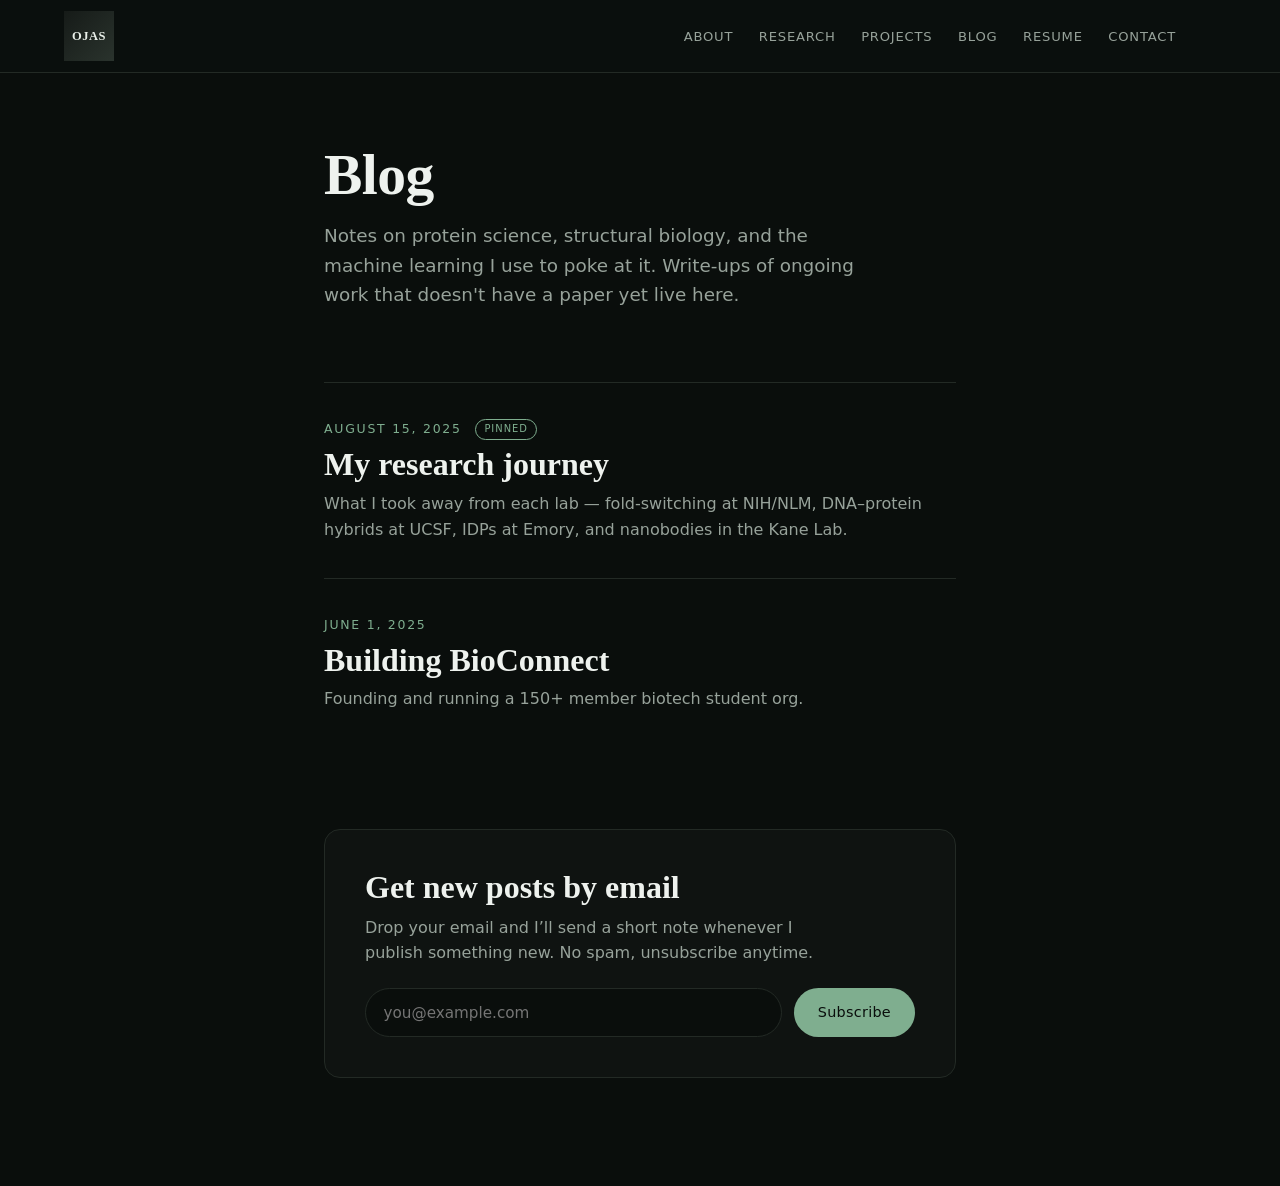
==== blog.html @ cb32df33 "Fixed desktop viewing Widen main page content and hero on desktop" ====
<!doctype html>
<html lang="en">
<head>
  <meta charset="utf-8" />
  <meta name="viewport" content="width=device-width, initial-scale=1" />
  <title>Blog — Ojas Gupta</title>
  <meta name="description" content="Writing by Ojas Gupta on protein science, structural biology, and machine learning." />
  <link rel="stylesheet" href="css/style.css?v=7" />
</head>
<body id="top">

  <header class="site-header" id="siteHeader">
    <div class="site-header__inner">
      <span class="site-header__brand-slot" aria-hidden="true"></span>
      <nav class="nav" aria-label="Primary">
        <a href="index.html#about">About</a>
        <a href="index.html#research">Research</a>
        <a href="index.html#projects">Projects</a>
        <a href="blog.html">Blog</a>
        <a href="index.html#resume">Resume</a>
        <a href="index.html#contact">Contact</a>
      </nav>
    </div>
  </header>

  <!-- Brand docks in the header on this page (no hero); links home. -->
  <a class="brand" id="brand" href="index.html" aria-label="Ojas Gupta — home">
    <img
      class="brand__img"
      id="brandImg"
      alt="Ojas Gupta"
      decoding="async"
      src="data:image/svg+xml;utf8,<svg xmlns='http://www.w3.org/2000/svg' viewBox='0 0 600 600'><defs><linearGradient id='g' x1='0' y1='0' x2='1' y2='1'><stop offset='0' stop-color='%23161b18'/><stop offset='1' stop-color='%232a332d'/></linearGradient></defs><rect width='600' height='600' fill='url(%23g)'/><text x='50%25' y='53%25' text-anchor='middle' dominant-baseline='middle' font-family='Georgia, serif' font-size='150' font-weight='700' fill='%23e9efe9' letter-spacing='6'>OJAS</text></svg>"
    />
  </a>

  <main class="page">
    <h1 class="page__title">Blog</h1>
    <p class="page__intro">
      Notes on protein science, structural biology, and the machine
      learning I use to poke at it. Write-ups of ongoing work that
      doesn't have a paper yet live here.
    </p>

    <!-- Rendered from js/posts.js by js/blog.js: pinned first,
         then newest-first by date. Edit posts.js to add/pin posts. -->
    <div class="posts" id="postList"></div>
    <noscript>
      <p class="page__intro">Enable JavaScript to see the list of posts,
      or browse them directly in the <code>/blog</code> folder.</p>
    </noscript>

    <!-- Signup box — appends each email to a Google Sheet (see js/subscribe.js). -->
    <section class="subscribe" aria-labelledby="subTitle">
      <h2 class="subscribe__title" id="subTitle">Get new posts by email</h2>
      <p class="subscribe__note">
        Drop your email and I’ll send a short note whenever I publish
        something new. No spam, unsubscribe anytime.
      </p>
      <form class="subscribe__form" id="subForm" novalidate>
        <input class="subscribe__input" id="subEmail" type="email" name="email"
               autocomplete="email" placeholder="you@example.com"
               aria-label="Your email address" required />
        <button class="subscribe__btn" type="submit">Subscribe</button>
      </form>
    </section>
  </main>

  <script src="js/main.js?v=4" defer></script>
  <script src="js/posts.js?v=1" defer></script>
  <script src="js/blog.js?v=1" defer></script>
  <script src="js/subscribe.js?v=1" defer></script>
</body>
</html>
---- css/style.css ----
/* =============================================================
   Ojas Gupta — personal site
   Plain CSS, no build step. Dark editorial theme.
   Colors are placeholders (neutral dark) until a real accent is
   pulled from the hero image. Tweak the custom properties below.
   ============================================================= */

:root {
  --bg: #0a0e0c;
  --bg-elev: #10161200;      /* header bg (alpha driven by JS on scroll) */
  --fg: #eef2ee;
  --fg-dim: #97a29a;
  --hairline: #232a25;
  --accent: #7fae8f;          /* TODO: replace with a hue pulled from the image */

  /* Geometry shared with main.js (kept in sync on resize). */
  --header-h: 64px;
  /* Hero brand image geometry — all set by main.js from the image's
     own aspect ratio (the mark is wide, not square). */
  --big-w: 640px;             /* large hero image width */
  --big-h: 222px;             /* large hero image height */
  --dock-w: 128px;            /* docked (header) logo width */
  --slot-mt: 3rem;            /* top margin above the hero image */
  --header-pad: var(--header-h); /* actual header height (grows if nav wraps) */
  --content-pad: clamp(1.25rem, 5vw, 4rem);
  --maxw: 760px;

  --serif: Georgia, "Times New Roman", serif;
  --sans: system-ui, -apple-system, "Segoe UI", Roboto, sans-serif;
}

* { margin: 0; box-sizing: border-box; }

html { scroll-behavior: smooth; }

body {
  background: var(--bg);
  color: var(--fg);
  font-family: var(--sans);
  line-height: 1.6;
  -webkit-font-smoothing: antialiased;
  overflow-x: hidden;
}

a { color: inherit; }

/* =============================================================
   HEADER BAR
   ============================================================= */
.site-header {
  position: fixed;
  inset: 0 0 auto 0;
  min-height: var(--header-h);   /* grows if the nav wraps on narrow screens */
  z-index: 100;
  background: rgba(12, 17, 14, 0);       /* alpha set via JS (.scrolled) */
  border-bottom: 1px solid transparent;
  transition: background 0.25s ease, border-color 0.25s ease;
}
.site-header.scrolled {
  background: rgba(12, 17, 14, 0.82);
  backdrop-filter: blur(10px);
  -webkit-backdrop-filter: blur(10px);
  border-bottom-color: var(--hairline);
}

.site-header__inner {
  min-height: var(--header-h);
  max-width: 1200px;              /* wider than the content column so the
                                     wide logo + nav fit on one line */
  margin: 0 auto;
  padding: 8px var(--content-pad);
  display: flex;
  align-items: center;
  justify-content: space-between;
  gap: 1rem;
}

/* Reserves the width the docked brand image occupies so nav never
   slides under it. Width tracks the small (docked) image size. */
.site-header__brand-slot {
  flex: 0 0 auto;
  width: var(--dock-w);
  height: calc(var(--header-h) - 16px);
}

.nav {
  display: flex;
  flex-wrap: wrap;
  justify-content: flex-end;
  gap: clamp(0.75rem, 2.5vw, 1.6rem);
  font-size: 0.82rem;
  letter-spacing: 0.06em;
  text-transform: uppercase;
}
.nav a {
  text-decoration: none;
  color: var(--fg-dim);
  padding: 0.25rem 0;
  transition: color 0.2s ease;
}
.nav a:hover,
.nav a:focus-visible { color: var(--fg); }

/* =============================================================
   MORPHING BRAND IMAGE
   Fixed element; width/height/left/top are written by main.js as
   a function of scroll progress (hero → header).
   ============================================================= */
.brand {
  position: fixed;
  top: 0;
  left: 0;
  width: var(--big-w);
  height: var(--big-h);
  z-index: 110;
  display: block;
  will-change: width, height, left, top;
  -webkit-tap-highlight-color: transparent;
}
.brand:focus-visible {
  outline: 2px solid var(--accent);
  outline-offset: 6px;
  border-radius: 6px;
}
.brand__img {
  width: 100%;
  height: 100%;
  object-fit: contain;   /* wide transparent mark — never crop it */
  display: block;
}

/* =============================================================
   HERO
   ============================================================= */
.hero {
  position: relative;
  min-height: 100vh;
  padding-top: var(--header-pad);
  display: flex;
  flex-direction: column;
  align-items: center;
  justify-content: flex-start;
  text-align: center;
}

/* Invisible spacer matching the large image so the name/tagline
   flow below it. Tracks the image's width/height. */
.hero__slot {
  flex: 0 0 auto;
  width: var(--big-w);
  height: var(--big-h);
  margin-top: var(--slot-mt);
}

.hero__text {
  padding: clamp(1.5rem, 4vh, 2.5rem) var(--content-pad) 0;
  will-change: opacity, transform;
}
.hero__name {
  font-family: var(--serif);
  font-weight: 700;
  font-size: clamp(2.4rem, 8vw, 4.5rem);
  line-height: 1.02;
  letter-spacing: -0.01em;
}
.hero__tagline {
  margin-top: 0.9rem;
  color: var(--fg-dim);
  font-size: clamp(0.95rem, 2.6vw, 1.2rem);
  max-width: 34ch;
  margin-inline: auto;
}
.hero__scroll {
  margin-top: clamp(1.5rem, 5vh, 3rem);
  font-size: 0.8rem;
  letter-spacing: 0.15em;
  text-transform: uppercase;
  color: var(--fg-dim);
}

/* =============================================================
   CONTENT SECTIONS — editorial, continuous scroll
   ============================================================= */
.content {
  max-width: var(--maxw);
  margin: 0 auto;
  padding: 0 var(--content-pad);
}

.section {
  padding: clamp(3.5rem, 11vh, 7rem) 0;
  border-top: 1px solid var(--hairline);
}
.section:first-child { border-top: none; }

.section__kicker {
  font-size: 0.78rem;
  letter-spacing: 0.18em;
  text-transform: uppercase;
  color: var(--accent);
  margin-bottom: 1.5rem;
}

.lede {
  font-family: var(--serif);
  font-size: clamp(1.25rem, 3.4vw, 1.7rem);
  line-height: 1.45;
  max-width: 30ch;
  color: var(--fg);
}
.section--about .lede { max-width: 40ch; }

/* Pull quote — a thematic epigraph between sections */
.quote-section { text-align: center; }
.quote {
  margin: 0 auto;
  max-width: 24ch;
}
.quote__text {
  font-family: var(--serif);
  font-style: italic;
  font-weight: 500;
  font-size: clamp(1.6rem, 4.5vw, 2.6rem);
  line-height: 1.3;
  letter-spacing: -0.005em;
  text-wrap: balance;
}
.quote__text::before { content: "\201C"; }
.quote__text::after  { content: "\201D"; }
.quote__by {
  margin-top: 1.4rem;
  font-size: 0.82rem;
  letter-spacing: 0.14em;
  text-transform: uppercase;
  color: var(--accent);
}

/* Research — asymmetric two-column entries that stack on mobile */
.entry {
  display: grid;
  grid-template-columns: minmax(120px, 0.4fr) 1fr;
  gap: clamp(1rem, 4vw, 3rem);
  padding: clamp(1.75rem, 5vh, 2.75rem) 0;
  border-top: 1px solid var(--hairline);
}
.section--research .section__kicker + .entry { border-top: none; }
.entry__where {
  font-size: 0.85rem;
  color: var(--fg-dim);
  letter-spacing: 0.02em;
}
.entry__title {
  font-family: var(--serif);
  font-size: clamp(1.3rem, 3.4vw, 1.9rem);
  font-weight: 600;
  margin-bottom: 0.6rem;
  line-height: 1.15;
}
.entry__body p { color: var(--fg-dim); max-width: 52ch; }
.entry__links {
  margin-top: 1rem;
  display: flex;
  flex-wrap: wrap;
  gap: 1.5rem;
}
.entry__links .link { margin-top: 0; }

/* Projects — light stacked cards, no heavy SaaS shadow */
.projects {
  display: grid;
  grid-template-columns: repeat(auto-fit, minmax(min(100%, 260px), 1fr));
  gap: clamp(1.25rem, 4vw, 2.5rem);
}
.project {
  padding-top: 1.4rem;
  border-top: 2px solid var(--accent);
}
.project__title {
  font-family: var(--serif);
  font-size: clamp(1.3rem, 3.4vw, 1.7rem);
  font-weight: 600;
}
.project__role {
  font-size: 0.82rem;
  text-transform: uppercase;
  letter-spacing: 0.08em;
  color: var(--accent);
  margin: 0.35rem 0 0.75rem;
}
.project p:not(.project__role) { color: var(--fg-dim); }

/* Links & buttons */
.link {
  display: inline-block;
  margin-top: 1rem;
  color: var(--fg);
  text-decoration: none;
  border-bottom: 1px solid var(--accent);
  padding-bottom: 2px;
  transition: color 0.2s ease, border-color 0.2s ease;
}
.link:hover, .link:focus-visible { color: var(--accent); }
.link[aria-disabled="true"] { opacity: 0.55; pointer-events: none; }

.btn {
  display: inline-block;
  margin-top: 1.4rem;
  padding: 0.75rem 1.4rem;
  border: 1px solid var(--accent);
  border-radius: 999px;
  color: var(--fg);
  text-decoration: none;
  font-size: 0.9rem;
  letter-spacing: 0.03em;
  transition: background 0.2s ease, color 0.2s ease;
}
.btn:hover, .btn:focus-visible { background: var(--accent); color: var(--bg); }
.btn[aria-disabled="true"] { opacity: 0.55; pointer-events: none; }

/* Contact */
.contact-list {
  list-style: none;
  display: flex;
  flex-wrap: wrap;
  gap: clamp(1.25rem, 5vw, 2.5rem);
  padding: 0;
  font-family: var(--serif);
  font-size: clamp(1.2rem, 3.4vw, 1.6rem);
}
.contact-list .link { margin-top: 0; }
.colophon {
  margin-top: 2.5rem;
  font-size: 0.8rem;
  color: var(--fg-dim);
}

/* =============================================================
   BLOG — index page + individual posts
   These pages have no hero; the brand stays docked in the header,
   so content needs top clearance below the fixed bar.
   ============================================================= */
.page {
  max-width: var(--maxw);
  margin: 0 auto;
  padding: calc(var(--header-pad) + clamp(2.5rem, 8vh, 5rem))
           var(--content-pad) clamp(4rem, 12vh, 7rem);
}

.page__title {
  font-family: var(--serif);
  font-weight: 700;
  font-size: clamp(2.2rem, 7vw, 3.6rem);
  line-height: 1.05;
  letter-spacing: -0.01em;
}
.page__intro {
  margin-top: 1rem;
  color: var(--fg-dim);
  max-width: 46ch;
  font-size: clamp(1rem, 2.6vw, 1.15rem);
}

/* Post list, newest first */
.posts { margin-top: clamp(2.5rem, 8vh, 4.5rem); }
.post-item {
  display: block;
  text-decoration: none;
  padding: clamp(1.5rem, 4vh, 2.25rem) 0;
  border-top: 1px solid var(--hairline);
  transition: border-color 0.2s ease;
}
.post-item:hover,
.post-item:focus-visible { border-top-color: var(--accent); }
.post-item__date {
  font-size: 0.78rem;
  letter-spacing: 0.14em;
  text-transform: uppercase;
  color: var(--accent);
}
.post-item__pin {
  display: inline-block;
  margin-left: 0.5rem;
  padding: 0.1rem 0.5rem;
  border: 1px solid var(--accent);
  border-radius: 999px;
  font-size: 0.62rem;
  letter-spacing: 0.1em;
  color: var(--accent);
  vertical-align: middle;
}
.post-item__title {
  font-family: var(--serif);
  font-size: clamp(1.4rem, 4vw, 2rem);
  font-weight: 600;
  margin: 0.4rem 0 0.5rem;
  line-height: 1.15;
  color: var(--fg);
}
.post-item__excerpt { color: var(--fg-dim); max-width: 60ch; }

/* Subscribe box */
.subscribe {
  margin-top: clamp(3rem, 9vh, 5.5rem);
  padding: clamp(1.5rem, 5vw, 2.5rem);
  border: 1px solid var(--hairline);
  border-radius: 16px;
  background: rgba(255, 255, 255, 0.02);
}
.subscribe__title {
  font-family: var(--serif);
  font-size: clamp(1.4rem, 4vw, 2rem);
  font-weight: 600;
  line-height: 1.1;
}
.subscribe__note {
  margin-top: 0.6rem;
  color: var(--fg-dim);
  max-width: 46ch;
}
.subscribe__form {
  display: flex;
  flex-wrap: wrap;
  gap: 0.75rem;
  margin-top: 1.4rem;
}
.subscribe__input {
  flex: 1 1 240px;
  min-width: 0;
  background: var(--bg);
  color: var(--fg);
  border: 1px solid var(--hairline);
  border-radius: 999px;
  padding: 0.7rem 1.1rem;
  font: inherit;
  font-size: 0.95rem;
}
.subscribe__input:focus-visible {
  outline: 2px solid var(--accent);
  outline-offset: 1px;
}
.subscribe__btn {
  flex: 0 0 auto;
  background: var(--accent);
  color: var(--bg);
  border: none;
  border-radius: 999px;
  padding: 0.7rem 1.5rem;
  font: inherit;
  font-size: 0.9rem;
  letter-spacing: 0.02em;
  cursor: pointer;
  transition: filter 0.2s ease;
}
.subscribe__btn:hover { filter: brightness(1.08); }
.subscribe__btn:disabled { opacity: 0.6; cursor: default; }

/* Individual post */
.post__date {
  font-size: 0.8rem;
  letter-spacing: 0.14em;
  text-transform: uppercase;
  color: var(--accent);
}
.post__title {
  font-family: var(--serif);
  font-weight: 700;
  font-size: clamp(2rem, 6vw, 3.2rem);
  line-height: 1.08;
  margin: 0.6rem 0 0.4rem;
}
.post__where { color: var(--fg-dim); font-size: 0.95rem; }
.post__body {
  margin-top: clamp(2rem, 6vh, 3rem);
  font-size: clamp(1.05rem, 2.6vw, 1.2rem);
  line-height: 1.7;
}
.post__body > * + * { margin-top: 1.25rem; }
.post__body h2 {
  font-family: var(--serif);
  font-size: clamp(1.4rem, 4vw, 1.9rem);
  margin-top: 2.5rem;
}
.back-link {
  display: inline-block;
  margin-top: clamp(3rem, 8vh, 5rem);
  color: var(--fg-dim);
  text-decoration: none;
  font-size: 0.9rem;
  letter-spacing: 0.04em;
}
.back-link:hover, .back-link:focus-visible { color: var(--fg); }

/* =============================================================
   READER COMMENTS (see js/comments.js)
   ============================================================= */
.comment-highlight {
  background: color-mix(in srgb, var(--accent) 26%, transparent);
  color: inherit;
  border-radius: 2px;
  box-shadow: 0 1px 0 var(--accent);
  cursor: pointer;
  padding: 0 1px;
}
.comment-highlight:hover {
  background: color-mix(in srgb, var(--accent) 40%, transparent);
}

/* Floating "Comment" affordance shown on text selection */
.cmt-btn {
  position: absolute;
  z-index: 200;
  font-family: var(--sans);
  font-size: 0.8rem;
  letter-spacing: 0.02em;
  color: var(--bg);
  background: var(--accent);
  border: none;
  border-radius: 999px;
  padding: 0.4rem 0.85rem;
  cursor: pointer;
  box-shadow: 0 6px 18px rgba(0, 0, 0, 0.45);
  white-space: nowrap;
}
.cmt-btn:hover { filter: brightness(1.08); }

/* Popover: write a comment, or read an existing one */
.cmt-pop {
  position: absolute;
  z-index: 210;
  width: min(300px, calc(100vw - 24px));
  background: #12181499;
  background: rgba(18, 24, 20, 0.98);
  border: 1px solid var(--hairline);
  border-radius: 12px;
  padding: 0.85rem;
  box-shadow: 0 18px 50px rgba(0, 0, 0, 0.55);
  backdrop-filter: blur(8px);
  -webkit-backdrop-filter: blur(8px);
}
.cmt-input {
  width: 100%;
  resize: vertical;
  min-height: 3.2rem;
  background: var(--bg);
  color: var(--fg);
  border: 1px solid var(--hairline);
  border-radius: 8px;
  padding: 0.55rem 0.65rem;
  font: inherit;
  font-size: 0.95rem;
  line-height: 1.4;
}
.cmt-input:focus-visible { outline: 2px solid var(--accent); outline-offset: 1px; }
.cmt-pop__row {
  display: flex;
  align-items: center;
  justify-content: space-between;
  margin-top: 0.6rem;
  gap: 0.75rem;
}
.cmt-hint { font-size: 0.72rem; color: var(--fg-dim); letter-spacing: 0.03em; }
.cmt-send {
  font-family: var(--sans);
  font-size: 0.82rem;
  letter-spacing: 0.03em;
  color: var(--bg);
  background: var(--accent);
  border: none;
  border-radius: 999px;
  padding: 0.4rem 1rem;
  cursor: pointer;
}
.cmt-send:hover { filter: brightness(1.08); }

.cmt-pop--read { width: min(300px, calc(100vw - 24px)); }
.cmt-read__label {
  font-size: 0.7rem;
  text-transform: uppercase;
  letter-spacing: 0.12em;
  color: var(--accent);
  margin-bottom: 0.4rem;
}
.cmt-read {
  color: var(--fg);
  font-size: 0.95rem;
  line-height: 1.5;
  white-space: pre-wrap;
  overflow-wrap: anywhere;
}

/* Confirmation toast */
.cmt-toast {
  position: fixed;
  z-index: 300;
  left: 50%;
  bottom: 1.5rem;
  transform: translate(-50%, 1rem);
  max-width: calc(100vw - 32px);
  background: var(--accent);
  color: var(--bg);
  font-size: 0.9rem;
  font-weight: 500;
  letter-spacing: 0.01em;
  padding: 0.7rem 1.15rem;
  border-radius: 999px;
  box-shadow: 0 12px 34px rgba(0, 0, 0, 0.5);
  opacity: 0;
  pointer-events: none;
  transition: opacity 0.28s ease, transform 0.28s ease;
}
.cmt-toast.show { opacity: 1; transform: translate(-50%, 0); }

@media (prefers-reduced-motion: reduce) {
  .cmt-toast { transition: opacity 0.001s; transform: translate(-50%, 0); }
}

/* =============================================================
   SCROLL REVEALS (progressive enhancement via IntersectionObserver)
   Elements start hidden only if JS marks the document ready.
   ============================================================= */
.js .reveal {
  opacity: 0;
  transform: translateY(18px);
  transition: opacity 0.6s ease, transform 0.6s ease;
}
.js .reveal.in {
  opacity: 1;
  transform: none;
}

/* =============================================================
   RESPONSIVE
   ============================================================= */
@media (max-width: 620px) {
  .entry { grid-template-columns: 1fr; gap: 0.5rem; }
  .nav { font-size: 0.72rem; letter-spacing: 0.04em; }
}

@media (max-width: 400px) {
  .nav { gap: 0.7rem; }
}

/* =============================================================
   DESKTOP — let the main page use more horizontal space.
   Only applies at >=1024px, so the tablet (768) and mobile (375)
   layouts above are untouched. Blog pages (.page) keep their
   narrow reading width for legibility.
   ============================================================= */
@media (min-width: 1024px) {
  .content { max-width: 1200px; }        /* aligns with the header bar */
  .section--about .lede { max-width: 52ch; }
  .lede { max-width: 42ch; }
  .entry__body p { max-width: 68ch; }
  .project p:not(.project__role) { max-width: 48ch; }
  .hero__tagline { max-width: 40ch; }
}

/* =============================================================
   ACCESSIBILITY — respect reduced motion
   No scroll-linked morph, no smooth scroll, no reveal transitions.
   main.js reads this and locks the image docked in the header.
   ============================================================= */
@media (prefers-reduced-motion: reduce) {
  html { scroll-behavior: auto; }
  .brand { transition: none; will-change: auto; }
  .js .reveal { opacity: 1; transform: none; transition: none; }
  .hero__scroll { display: none; }
}
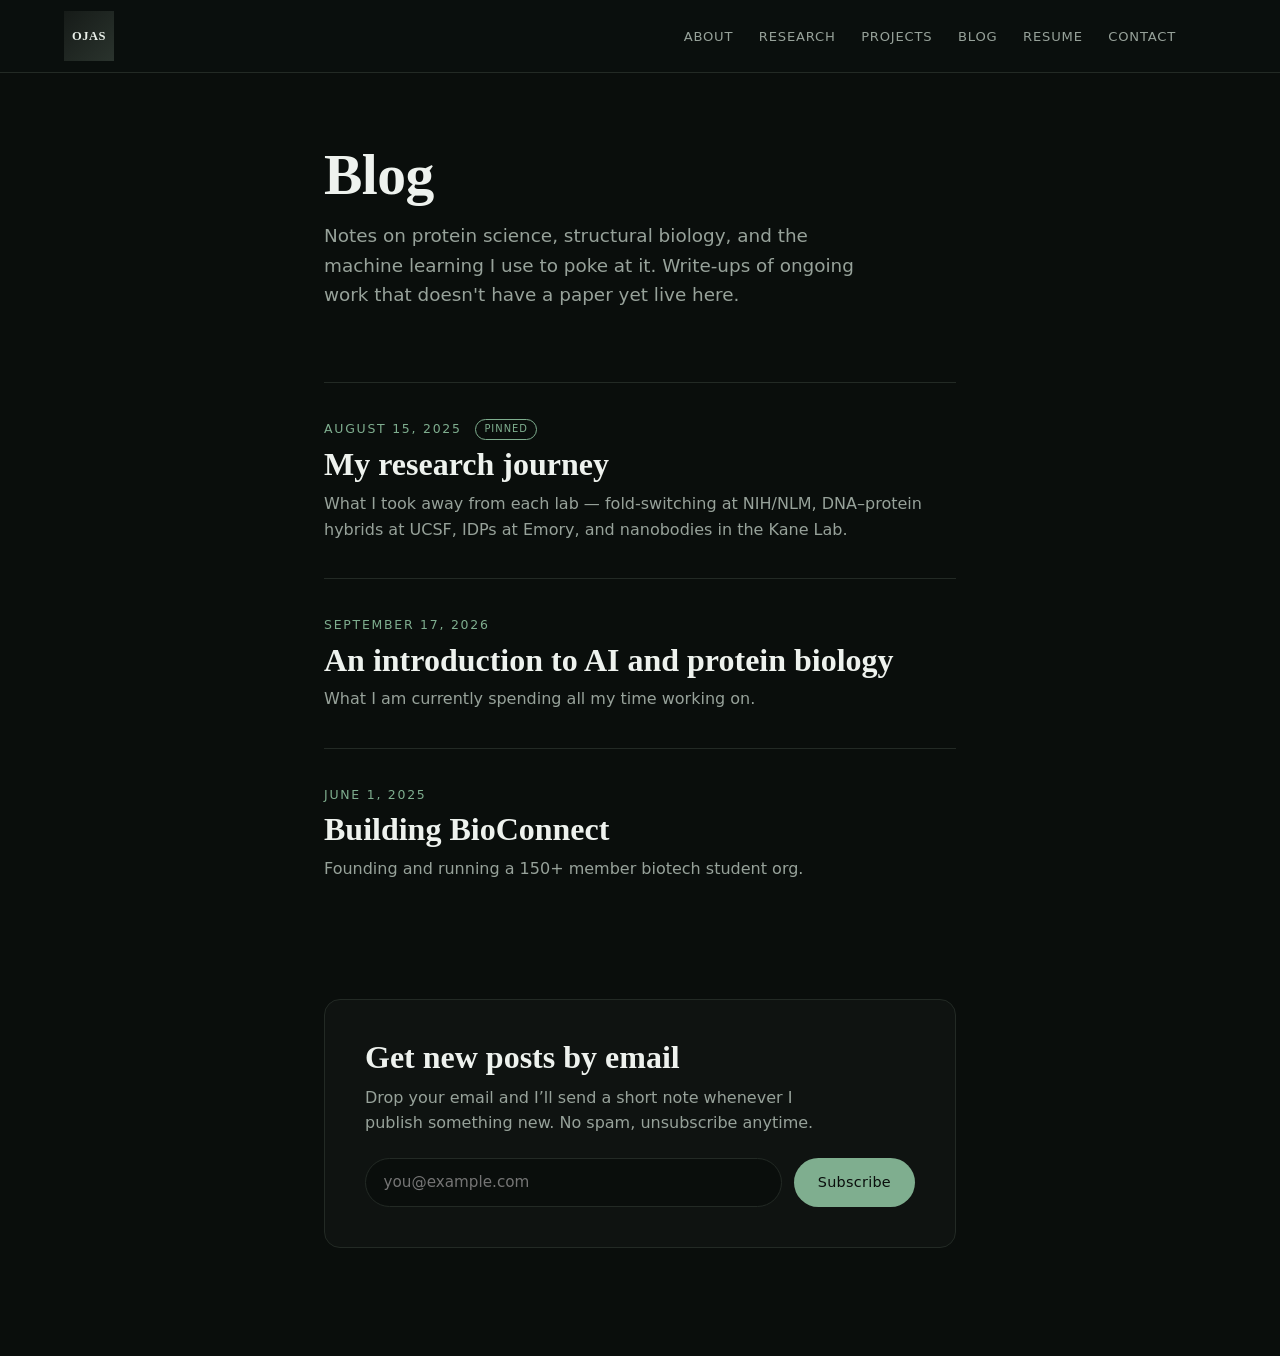
==== commit f9be1718: "Updated desktop and intro blog post" ====
--- a/blog.html
+++ b/blog.html
@@ -5,7 +5,7 @@
   <meta name="viewport" content="width=device-width, initial-scale=1" />
   <title>Blog — Ojas Gupta</title>
   <meta name="description" content="Writing by Ojas Gupta on protein science, structural biology, and machine learning." />
-  <link rel="stylesheet" href="css/style.css?v=7" />
+  <link rel="stylesheet" href="css/style.css?v=9" />
 </head>
 <body id="top">
 
--- a/css/style.css
+++ b/css/style.css
@@ -208,19 +208,18 @@
   max-width: 30ch;
   color: var(--fg);
 }
-.section--about .lede { max-width: 40ch; }
-
-/* Pull quote — a thematic epigraph between sections */
+.section--about { text-align: center; }
+.section--about .lede { max-width: 40ch; margin-inline: auto; }
+
+/* Pull quote — a thematic epigraph between sections. Spans the full
+   content width. */
 .quote-section { text-align: center; }
-.quote {
-  margin: 0 auto;
-  max-width: 24ch;
-}
+.quote { margin: 0; max-width: none; }
 .quote__text {
   font-family: var(--serif);
   font-style: italic;
   font-weight: 500;
-  font-size: clamp(1.6rem, 4.5vw, 2.6rem);
+  font-size: clamp(1.7rem, 4.2vw, 3.1rem);
   line-height: 1.3;
   letter-spacing: -0.005em;
   text-wrap: balance;
@@ -480,6 +479,15 @@
   font-size: clamp(1.4rem, 4vw, 1.9rem);
   margin-top: 2.5rem;
 }
+/* Reference / citation block */
+.post__cite {
+  font-size: 0.92rem;
+  line-height: 1.6;
+  color: var(--fg-dim);
+  border-left: 2px solid var(--hairline);
+  padding-left: 1rem;
+}
+.post__cite a { overflow-wrap: anywhere; }
 .back-link {
   display: inline-block;
   margin-top: clamp(3rem, 8vh, 5rem);
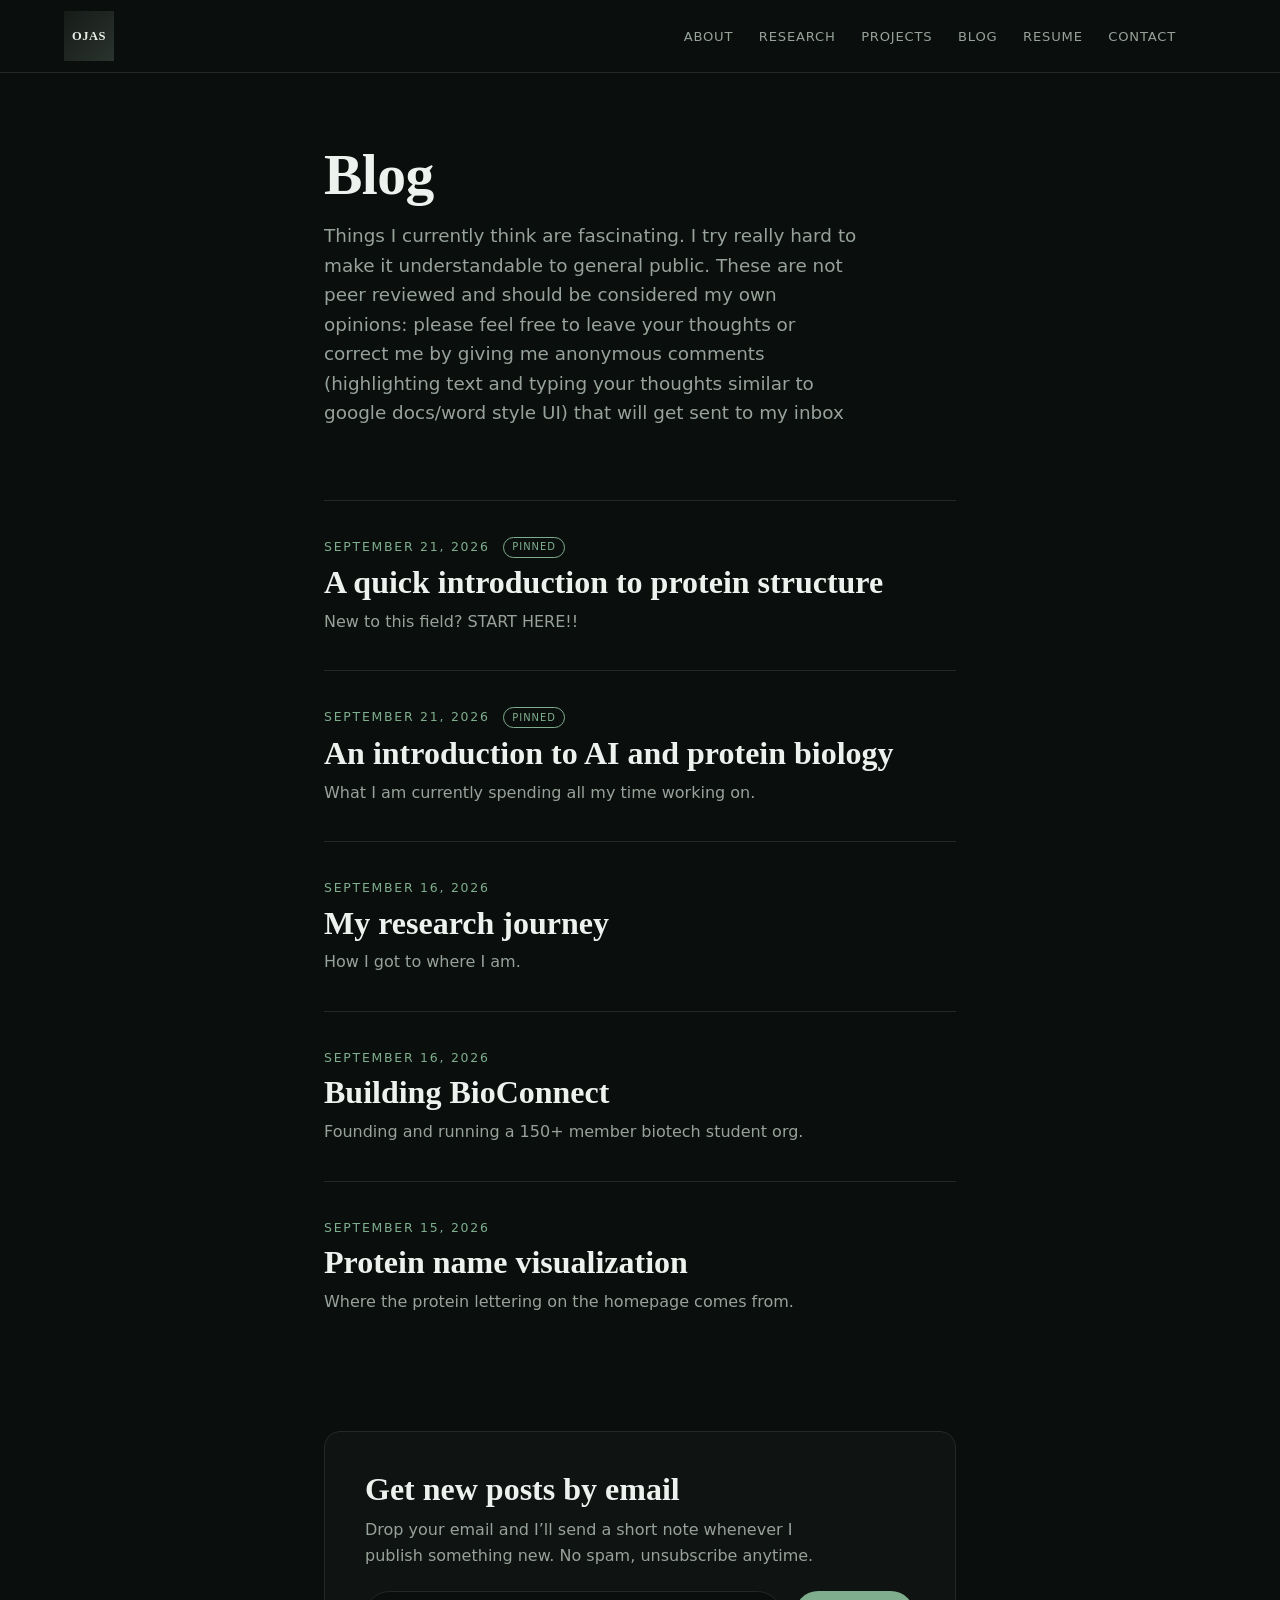
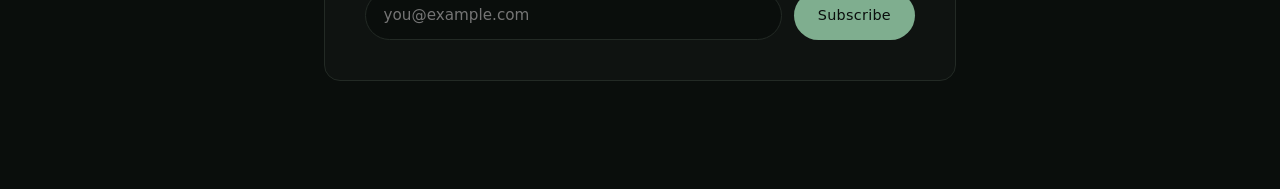
==== commit 4d570c68: "Updated blog + main info 0 AI-generated text now. Also added blog post about the protein visualizati" ====
--- a/blog.html
+++ b/blog.html
@@ -5,7 +5,7 @@
   <meta name="viewport" content="width=device-width, initial-scale=1" />
   <title>Blog — Ojas Gupta</title>
   <meta name="description" content="Writing by Ojas Gupta on protein science, structural biology, and machine learning." />
-  <link rel="stylesheet" href="css/style.css?v=9" />
+  <link rel="stylesheet" href="css/style.css?v=10" />
 </head>
 <body id="top">
 
@@ -37,9 +37,10 @@
   <main class="page">
     <h1 class="page__title">Blog</h1>
     <p class="page__intro">
-      Notes on protein science, structural biology, and the machine
-      learning I use to poke at it. Write-ups of ongoing work that
-      doesn't have a paper yet live here.
+      Things I currently think are fascinating. I try really hard to make it understandable to general public.
+      These are not peer reviewed and should be considered my own opinions: please feel free to 
+      leave your thoughts or correct me by giving me anonymous comments (highlighting text and typing your thoughts
+      similar to google docs/word style UI) that will get sent to my inbox
     </p>
 
     <!-- Rendered from js/posts.js by js/blog.js: pinned first,
--- a/css/style.css
+++ b/css/style.css
@@ -488,6 +488,38 @@
   padding-left: 1rem;
 }
 .post__cite a { overflow-wrap: anywhere; }
+
+/* Data table (scrolls horizontally on narrow screens) */
+.post__table-wrap { overflow-x: auto; margin-top: 1.75rem; }
+.post__table {
+  border-collapse: collapse;
+  width: 100%;
+  min-width: 460px;
+  font-size: 0.95rem;
+  line-height: 1.45;
+}
+.post__table th,
+.post__table td {
+  text-align: left;
+  padding: 0.7rem 0.9rem;
+  border-bottom: 1px solid var(--hairline);
+  vertical-align: top;
+}
+.post__table thead th {
+  color: var(--accent);
+  font-size: 0.7rem;
+  font-weight: 600;
+  letter-spacing: 0.12em;
+  text-transform: uppercase;
+}
+.post__table td:first-child {
+  font-family: var(--serif);
+  font-size: 1.6rem;
+  font-weight: 700;
+  line-height: 1;
+}
+.post__table td { color: var(--fg-dim); }
+.post__table td:first-child { color: var(--fg); }
 .back-link {
   display: inline-block;
   margin-top: clamp(3rem, 8vh, 5rem);
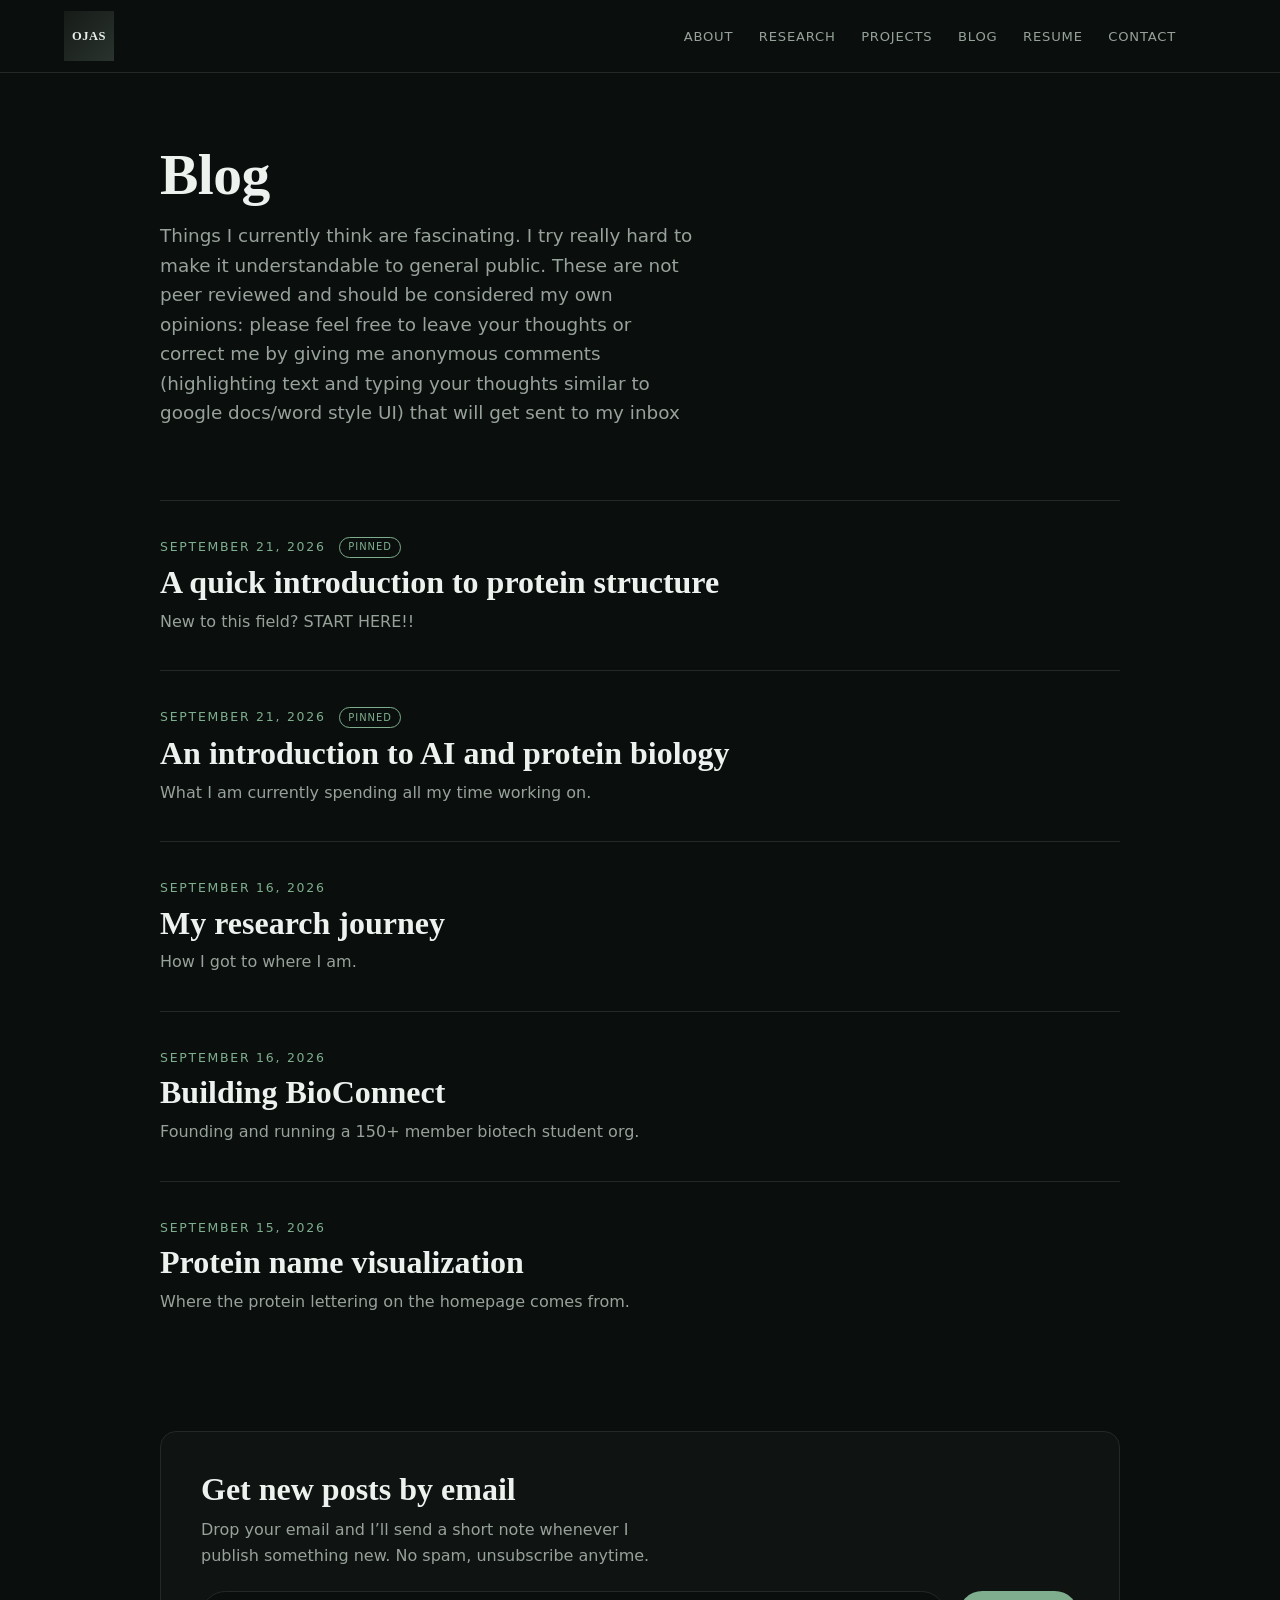
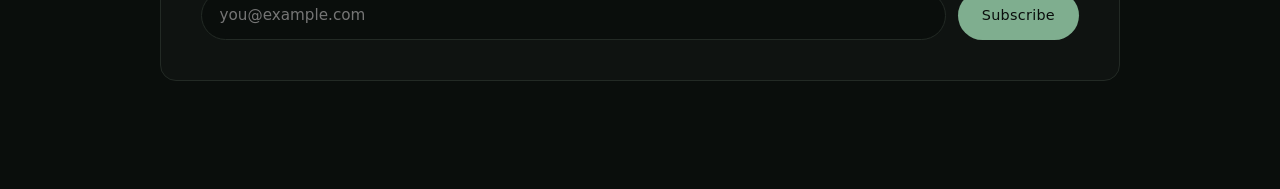
==== commit a143edf6: "Blog spacing Fixed spacing issues on blog posts" ====
--- a/blog.html
+++ b/blog.html
@@ -5,7 +5,7 @@
   <meta name="viewport" content="width=device-width, initial-scale=1" />
   <title>Blog — Ojas Gupta</title>
   <meta name="description" content="Writing by Ojas Gupta on protein science, structural biology, and machine learning." />
-  <link rel="stylesheet" href="css/style.css?v=10" />
+  <link rel="stylesheet" href="css/style.css?v=11" />
 </head>
 <body id="top">
 
--- a/css/style.css
+++ b/css/style.css
@@ -473,7 +473,14 @@
   font-size: clamp(1.05rem, 2.6vw, 1.2rem);
   line-height: 1.7;
 }
-.post__body > * + * { margin-top: 1.25rem; }
+.post__body > * + * { margin-top: 1.9rem; }
+/* Links inside prose flow inline (the .link base style is block-ish for the
+   standalone "Blog →" links on the home page). */
+.post__body a.link {
+  display: inline;
+  margin-top: 0;
+  padding-bottom: 0;
+}
 .post__body h2 {
   font-family: var(--serif);
   font-size: clamp(1.4rem, 4vw, 1.9rem);
@@ -683,8 +690,7 @@
 /* =============================================================
    DESKTOP — let the main page use more horizontal space.
    Only applies at >=1024px, so the tablet (768) and mobile (375)
-   layouts above are untouched. Blog pages (.page) keep their
-   narrow reading width for legibility.
+   layouts above are untouched.
    ============================================================= */
 @media (min-width: 1024px) {
   .content { max-width: 1200px; }        /* aligns with the header bar */
@@ -693,6 +699,9 @@
   .entry__body p { max-width: 68ch; }
   .project p:not(.project__role) { max-width: 48ch; }
   .hero__tagline { max-width: 40ch; }
+
+  /* Blog index + posts expand to 85% of the viewport on desktop. */
+  .page { max-width: 85vw; }
 }
 
 /* =============================================================
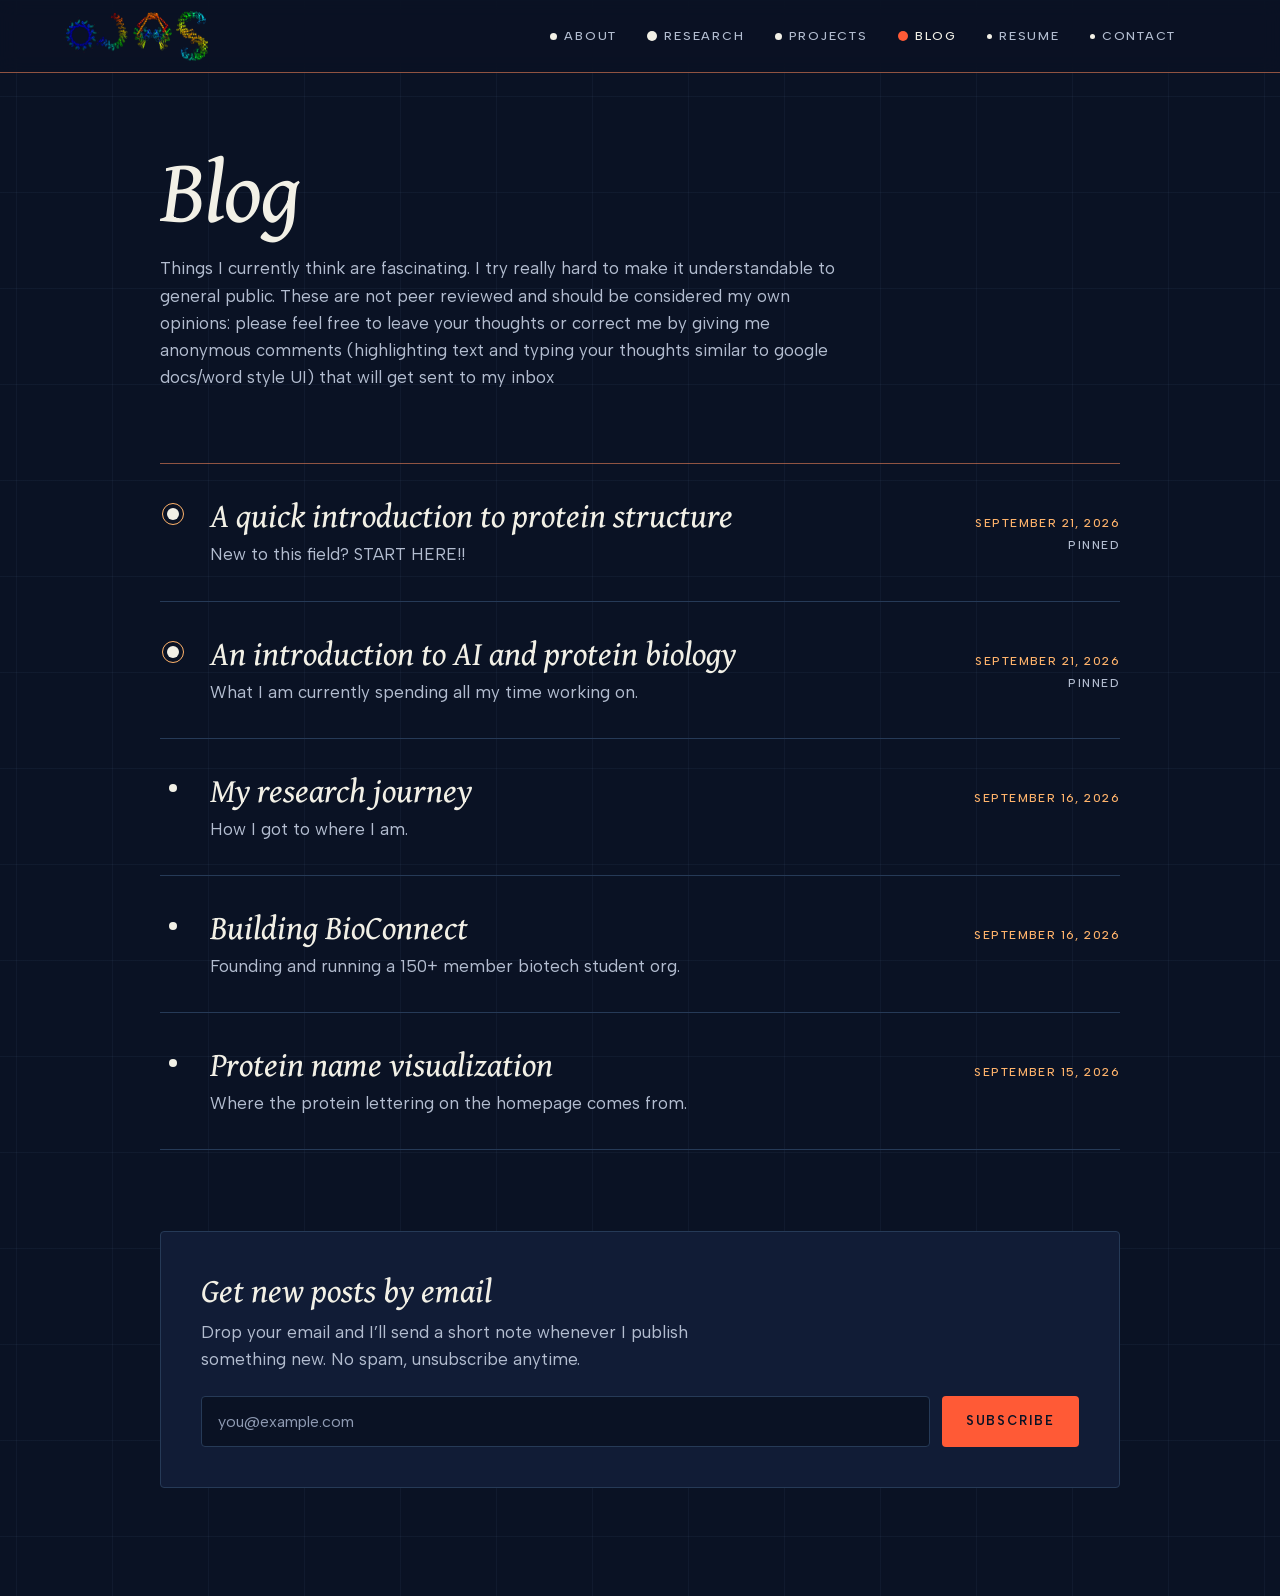
==== commit 3d1bec25: "Structure Atlas redesign, denoising intro, Arrows and coils figure - New visual design (navy chart g" ====
--- a/blog.html
+++ b/blog.html
@@ -5,7 +5,7 @@
   <meta name="viewport" content="width=device-width, initial-scale=1" />
   <title>Blog — Ojas Gupta</title>
   <meta name="description" content="Writing by Ojas Gupta on protein science, structural biology, and machine learning." />
-  <link rel="stylesheet" href="css/style.css?v=11" />
+  <link rel="stylesheet" href="css/style.css?v=14" />
 </head>
 <body id="top">
 
@@ -16,7 +16,7 @@
         <a href="index.html#about">About</a>
         <a href="index.html#research">Research</a>
         <a href="index.html#projects">Projects</a>
-        <a href="blog.html">Blog</a>
+        <a href="blog.html" aria-current="page">Blog</a>
         <a href="index.html#resume">Resume</a>
         <a href="index.html#contact">Contact</a>
       </nav>
@@ -28,9 +28,9 @@
     <img
       class="brand__img"
       id="brandImg"
-      alt="Ojas Gupta"
+      alt="OJAS spelled out in protein structure cartoon"
       decoding="async"
-      src="data:image/svg+xml;utf8,<svg xmlns='http://www.w3.org/2000/svg' viewBox='0 0 600 600'><defs><linearGradient id='g' x1='0' y1='0' x2='1' y2='1'><stop offset='0' stop-color='%23161b18'/><stop offset='1' stop-color='%232a332d'/></linearGradient></defs><rect width='600' height='600' fill='url(%23g)'/><text x='50%25' y='53%25' text-anchor='middle' dominant-baseline='middle' font-family='Georgia, serif' font-size='150' font-weight='700' fill='%23e9efe9' letter-spacing='6'>OJAS</text></svg>"
+      src="assets/images/ojas.png?v=1"
     />
   </a>
 
@@ -67,9 +67,9 @@
     </section>
   </main>
 
-  <script src="js/main.js?v=4" defer></script>
+  <script src="js/main.js?v=9" defer></script>
   <script src="js/posts.js?v=1" defer></script>
-  <script src="js/blog.js?v=1" defer></script>
+  <script src="js/blog.js?v=2" defer></script>
   <script src="js/subscribe.js?v=1" defer></script>
 </body>
 </html>
--- a/css/style.css
+++ b/css/style.css
@@ -1,72 +1,115 @@
 /* =============================================================
    Ojas Gupta — personal site
-   Plain CSS, no build step. Dark editorial theme.
-   Colors are placeholders (neutral dark) until a real accent is
-   pulled from the hero image. Tweak the custom properties below.
+   Visual world: "Structure Atlas" — proteins charted like a star
+   atlas. Navy chart ground, chalk-white type and points, amber
+   annotations, one red-orange for the object under the eye.
+   Plain CSS, no build step.
    ============================================================= */
 
+@font-face {
+  font-family: "Gentium Book Plus";
+  src: url("../assets/fonts/gentium-regular.woff2") format("woff2");
+  font-weight: 400; font-style: normal; font-display: swap;
+}
+@font-face {
+  font-family: "Gentium Book Plus";
+  src: url("../assets/fonts/gentium-italic.woff2") format("woff2");
+  font-weight: 400; font-style: italic; font-display: swap;
+}
+@font-face {
+  font-family: "Gentium Book Plus";
+  src: url("../assets/fonts/gentium-bold.woff2") format("woff2");
+  font-weight: 700; font-style: normal; font-display: swap;
+}
+@font-face {
+  font-family: "Albert Sans";
+  src: url("../assets/fonts/albert-sans.woff2") format("woff2");
+  font-weight: 400 600; font-style: normal; font-display: swap;
+}
+
 :root {
-  --bg: #0a0e0c;
-  --bg-elev: #10161200;      /* header bg (alpha driven by JS on scroll) */
-  --fg: #eef2ee;
-  --fg-dim: #97a29a;
-  --hairline: #232a25;
-  --accent: #7fae8f;          /* TODO: replace with a hue pulled from the image */
+  /* Palette */
+  --sky: #0a1224;            /* chart ground */
+  --indigo: #111c36;         /* raised plate */
+  --chart: #263a57;          /* grid + quiet rules */
+  --chalk: #f2f0e6;          /* primary type and points */
+  --dim: #b3bdd0;            /* secondary type (9:1 on --sky) */
+  --amber: #ffb36b;          /* annotations, links, coordinates */
+  --red: #ff5a36;            /* the object under the eye */
+  --frame: rgba(255, 138, 92, 0.55); /* frame hairlines */
+  --helix: #ffb36b;          /* alpha helices in figures */
+  --strand: #8cc4f0;         /* beta strands in figures */
 
   /* Geometry shared with main.js (kept in sync on resize). */
   --header-h: 64px;
-  /* Hero brand image geometry — all set by main.js from the image's
-     own aspect ratio (the mark is wide, not square). */
-  --big-w: 640px;             /* large hero image width */
-  --big-h: 222px;             /* large hero image height */
-  --dock-w: 128px;            /* docked (header) logo width */
-  --slot-mt: 3rem;            /* top margin above the hero image */
-  --header-pad: var(--header-h); /* actual header height (grows if nav wraps) */
+  --big-w: 640px;
+  --big-h: 222px;
+  --dock-w: 128px;
+  --slot-mt: 3rem;
+  --header-pad: var(--header-h);
   --content-pad: clamp(1.25rem, 5vw, 4rem);
   --maxw: 760px;
 
-  --serif: Georgia, "Times New Roman", serif;
-  --sans: system-ui, -apple-system, "Segoe UI", Roboto, sans-serif;
+  --serif: "Gentium Book Plus", "Iowan Old Style", Georgia, serif;
+  --sans: "Albert Sans", system-ui, -apple-system, "Segoe UI", sans-serif;
+  --ease: cubic-bezier(0.16, 1, 0.3, 1);
 }
 
 * { margin: 0; box-sizing: border-box; }
 
-html { scroll-behavior: smooth; }
+html {
+  scroll-behavior: smooth;
+  scrollbar-color: var(--chart) var(--sky);
+  background: var(--sky);
+}
 
 body {
-  background: var(--bg);
-  color: var(--fg);
+  background-color: var(--sky);
+  background-image:
+    linear-gradient(rgba(140, 170, 220, 0.055) 1px, transparent 1px),
+    linear-gradient(90deg, rgba(140, 170, 220, 0.055) 1px, transparent 1px);
+  background-size: 96px 96px;
+  background-position: center top;
+  color: var(--chalk);
   font-family: var(--sans);
+  font-size: 1.0625rem;
   line-height: 1.6;
+  font-variant-numeric: tabular-nums;
   -webkit-font-smoothing: antialiased;
   overflow-x: hidden;
-}
+  caret-color: var(--amber);
+}
+
+::selection { background: var(--amber); color: var(--sky); }
 
 a { color: inherit; }
+a:focus-visible, button:focus-visible, input:focus-visible, [tabindex]:focus-visible {
+  outline: 2px solid var(--red);
+  outline-offset: 3px;
+  border-radius: 2px;
+}
 
 /* =============================================================
-   HEADER BAR
+   HEADER BAR — the index. Dot size is the hierarchy.
    ============================================================= */
 .site-header {
   position: fixed;
   inset: 0 0 auto 0;
-  min-height: var(--header-h);   /* grows if the nav wraps on narrow screens */
+  min-height: var(--header-h);
   z-index: 100;
-  background: rgba(12, 17, 14, 0);       /* alpha set via JS (.scrolled) */
   border-bottom: 1px solid transparent;
-  transition: background 0.25s ease, border-color 0.25s ease;
+  transition: background-color 0.3s ease, border-color 0.3s ease, opacity 0.7s ease;
 }
 .site-header.scrolled {
-  background: rgba(12, 17, 14, 0.82);
+  background: rgba(10, 18, 36, 0.9);
   backdrop-filter: blur(10px);
   -webkit-backdrop-filter: blur(10px);
-  border-bottom-color: var(--hairline);
+  border-bottom-color: var(--frame);
 }
 
 .site-header__inner {
   min-height: var(--header-h);
-  max-width: 1200px;              /* wider than the content column so the
-                                     wide logo + nav fit on one line */
+  max-width: 1200px;
   margin: 0 auto;
   padding: 8px var(--content-pad);
   display: flex;
@@ -75,8 +118,6 @@
   gap: 1rem;
 }
 
-/* Reserves the width the docked brand image occupies so nav never
-   slides under it. Width tracks the small (docked) image size. */
 .site-header__brand-slot {
   flex: 0 0 auto;
   width: var(--dock-w);
@@ -87,24 +128,42 @@
   display: flex;
   flex-wrap: wrap;
   justify-content: flex-end;
-  gap: clamp(0.75rem, 2.5vw, 1.6rem);
-  font-size: 0.82rem;
-  letter-spacing: 0.06em;
+  gap: 0.35rem clamp(0.9rem, 2.4vw, 1.9rem);
+  font-size: 0.78rem;
+  font-weight: 500;
+  letter-spacing: 0.14em;
   text-transform: uppercase;
 }
 .nav a {
+  --mag: 7px;
+  display: inline-flex;
+  align-items: center;
+  gap: 0.55em;
   text-decoration: none;
-  color: var(--fg-dim);
-  padding: 0.25rem 0;
+  color: var(--dim);
+  padding: 0.45rem 0;
   transition: color 0.2s ease;
 }
-.nav a:hover,
-.nav a:focus-visible { color: var(--fg); }
+.nav a::before {
+  content: "";
+  width: var(--mag);
+  height: var(--mag);
+  border-radius: 50%;
+  background: var(--chalk);
+  outline: 1.5px solid transparent;
+  outline-offset: 3px;
+  transition: outline-color 0.2s ease, background-color 0.2s ease;
+}
+.nav a:nth-child(2), .nav a:nth-child(4) { --mag: 10px; }  /* Research, Blog */
+.nav a:nth-child(5), .nav a:nth-child(6) { --mag: 5px; }   /* Resume, Contact */
+.nav a:hover, .nav a:focus-visible { color: var(--chalk); }
+.nav a:hover::before, .nav a:focus-visible::before { outline-color: var(--red); }
+.nav a[aria-current="page"] { color: var(--chalk); }
+.nav a[aria-current="page"]::before { background: var(--red); }
 
 /* =============================================================
-   MORPHING BRAND IMAGE
-   Fixed element; width/height/left/top are written by main.js as
-   a function of scroll progress (hero → header).
+   THE WORDMARK — fixed element; main.js writes its box as a
+   function of scroll (hero plate → header).
    ============================================================= */
 .brand {
   position: fixed;
@@ -117,16 +176,54 @@
   will-change: width, height, left, top;
   -webkit-tap-highlight-color: transparent;
 }
-.brand:focus-visible {
-  outline: 2px solid var(--accent);
-  outline-offset: 6px;
-  border-radius: 6px;
-}
 .brand__img {
   width: 100%;
   height: 100%;
-  object-fit: contain;   /* wide transparent mark — never crop it */
+  object-fit: contain;
   display: block;
+}
+
+/* Catalogue labels over each letter (home page, undocked only). */
+.brand__tag,
+.brand__spot { position: absolute; }
+.brand.is-docked .brand__tag,
+.brand.is-docked .brand__spot { display: none; }
+
+.brand__tag {
+  bottom: calc(100% + 0.5rem);
+  transform: translateX(-50%);
+  font-size: clamp(0.62rem, 1.1vw, 0.76rem);
+  font-weight: 500;
+  letter-spacing: 0.16em;
+  color: var(--amber);
+  white-space: nowrap;
+  opacity: var(--tag-o, 1);
+  pointer-events: none;
+}
+.brand__spot {
+  top: -4%;
+  bottom: -4%;
+  border-radius: 50%;
+  border: 1.5px solid transparent;
+  transition: border-color 0.25s ease;
+}
+.brand__note {
+  position: absolute;
+  top: calc(100% + 0.7rem);
+  left: 50%;
+  transform: translateX(-50%);
+  font-family: var(--serif);
+  font-style: italic;
+  font-size: 1.05rem;
+  color: var(--chalk);
+  white-space: nowrap;
+  opacity: 0;
+  transition: opacity 0.25s ease;
+  pointer-events: none;
+}
+@media (hover: hover) and (min-width: 900px) {
+  .brand__spot:hover { border-color: var(--red); }
+  .brand__spot:hover .brand__note { opacity: 1; }
 }
 
 /* =============================================================
@@ -135,51 +232,74 @@
 .hero {
   position: relative;
   min-height: 100vh;
+  min-height: 100svh;
   padding-top: var(--header-pad);
   display: flex;
   flex-direction: column;
   align-items: center;
-  justify-content: flex-start;
-  text-align: center;
-}
-
-/* Invisible spacer matching the large image so the name/tagline
-   flow below it. Tracks the image's width/height. */
+}
 .hero__slot {
   flex: 0 0 auto;
   width: var(--big-w);
   height: var(--big-h);
   margin-top: var(--slot-mt);
 }
-
 .hero__text {
-  padding: clamp(1.5rem, 4vh, 2.5rem) var(--content-pad) 0;
+  width: min(var(--big-w), 100% - 2 * var(--content-pad));
+  padding-top: clamp(2.5rem, 7vh, 4.5rem);
   will-change: opacity, transform;
+  transition: opacity 0.7s ease;
 }
 .hero__name {
   font-family: var(--serif);
-  font-weight: 700;
-  font-size: clamp(2.4rem, 8vw, 4.5rem);
-  line-height: 1.02;
-  letter-spacing: -0.01em;
+  font-style: italic;
+  font-weight: 400;
+  font-size: clamp(3.2rem, 9.5vw, 6rem);
+  line-height: 1;
+  letter-spacing: -0.015em;
 }
 .hero__tagline {
-  margin-top: 0.9rem;
-  color: var(--fg-dim);
-  font-size: clamp(0.95rem, 2.6vw, 1.2rem);
-  max-width: 34ch;
-  margin-inline: auto;
+  margin-top: 1rem;
+  color: var(--dim);
+  font-size: clamp(1rem, 2.2vw, 1.25rem);
+  max-width: 40ch;
 }
 .hero__scroll {
-  margin-top: clamp(1.5rem, 5vh, 3rem);
-  font-size: 0.8rem;
-  letter-spacing: 0.15em;
-  text-transform: uppercase;
-  color: var(--fg-dim);
+  margin-top: clamp(2rem, 6vh, 3.5rem);
+  font-size: 0.74rem;
+  letter-spacing: 0.2em;
+  text-transform: uppercase;
+  color: var(--amber);
+  display: inline-flex;
+  align-items: center;
+  gap: 0.9em;
+}
+.hero__scroll::after {
+  content: "";
+  width: 1px;
+  height: 2.2rem;
+  background: linear-gradient(var(--amber), transparent);
+}
+
+/* First-visit intro: everything but the denoising field waits. */
+html.intro-pending .brand__img { opacity: 0; }
+html.intro-pending.intro-reveal .brand__img { opacity: 1; transition: opacity 2.5s ease; }
+html.intro-pending .hero__text,
+html.intro-pending .site-header,
+html.intro-pending .brand__tag { opacity: 0; }
+.brand__tag { transition: opacity 0.7s ease; }
+.intro-canvas {
+  position: fixed;
+  inset: 0;
+  width: 100%;
+  height: 100%;
+  z-index: 105;
+  pointer-events: none;
+  transition: opacity 2.5s ease;
 }
 
 /* =============================================================
-   CONTENT SECTIONS — editorial, continuous scroll
+   HOME — charted sections
    ============================================================= */
 .content {
   max-width: var(--maxw);
@@ -188,74 +308,119 @@
 }
 
 .section {
-  padding: clamp(3.5rem, 11vh, 7rem) 0;
-  border-top: 1px solid var(--hairline);
-}
-.section:first-child { border-top: none; }
-
-.section__kicker {
-  font-size: 0.78rem;
-  letter-spacing: 0.18em;
-  text-transform: uppercase;
-  color: var(--accent);
-  margin-bottom: 1.5rem;
+  position: relative;
+  padding: clamp(4rem, 12vh, 7.5rem) 0 clamp(3rem, 9vh, 5.5rem);
+  border-top: 1px solid var(--frame);
+}
+/* Node points where a frame line ends. */
+.section::before,
+.section::after {
+  content: "";
+  position: absolute;
+  top: -4px;
+  width: 7px;
+  height: 7px;
+  border-radius: 50%;
+  border: 1px solid var(--red);
+  background: var(--sky);
+}
+.section::before { left: -4px; }
+.section::after { right: -4px; }
+
+.section__title {
+  font-family: var(--serif);
+  font-style: italic;
+  font-weight: 400;
+  font-size: clamp(2.4rem, 6vw, 3.75rem);
+  line-height: 1.05;
+  letter-spacing: -0.01em;
+  margin-bottom: clamp(1.75rem, 5vh, 3rem);
+  text-wrap: balance;
 }
 
 .lede {
   font-family: var(--serif);
-  font-size: clamp(1.25rem, 3.4vw, 1.7rem);
-  line-height: 1.45;
-  max-width: 30ch;
-  color: var(--fg);
+  font-size: clamp(1.25rem, 3vw, 1.6rem);
+  line-height: 1.5;
+  max-width: 34ch;
+  color: var(--chalk);
+  text-wrap: pretty;
 }
 .section--about { text-align: center; }
-.section--about .lede { max-width: 40ch; margin-inline: auto; }
-
-/* Pull quote — a thematic epigraph between sections. Spans the full
-   content width. */
+.section--about .lede { max-width: 44ch; margin-inline: auto; }
+
+/* Pull quote (currently commented out in index.html) */
 .quote-section { text-align: center; }
-.quote { margin: 0; max-width: none; }
+.quote { margin: 0; }
 .quote__text {
   font-family: var(--serif);
   font-style: italic;
-  font-weight: 500;
-  font-size: clamp(1.7rem, 4.2vw, 3.1rem);
+  font-size: clamp(1.7rem, 4.2vw, 3rem);
   line-height: 1.3;
-  letter-spacing: -0.005em;
   text-wrap: balance;
 }
 .quote__text::before { content: "\201C"; }
 .quote__text::after  { content: "\201D"; }
 .quote__by {
   margin-top: 1.4rem;
-  font-size: 0.82rem;
+  font-size: 0.8rem;
+  letter-spacing: 0.16em;
+  text-transform: uppercase;
+  color: var(--amber);
+}
+
+/* Research — entries plotted along one constellation line */
+.entry {
+  position: relative;
+  display: grid;
+  grid-template-columns: minmax(130px, 0.34fr) 1fr;
+  column-gap: clamp(2.5rem, 6vw, 4.5rem);
+  padding-bottom: clamp(2.25rem, 6vh, 3.5rem);
+}
+.entry:last-child { padding-bottom: 0; }
+.entry__meta { text-align: right; padding-top: 0.55rem; }
+.entry__where {
+  font-size: 0.74rem;
+  font-weight: 500;
   letter-spacing: 0.14em;
   text-transform: uppercase;
-  color: var(--accent);
-}
-
-/* Research — asymmetric two-column entries that stack on mobile */
-.entry {
-  display: grid;
-  grid-template-columns: minmax(120px, 0.4fr) 1fr;
-  gap: clamp(1rem, 4vw, 3rem);
-  padding: clamp(1.75rem, 5vh, 2.75rem) 0;
-  border-top: 1px solid var(--hairline);
-}
-.section--research .section__kicker + .entry { border-top: none; }
-.entry__where {
-  font-size: 0.85rem;
-  color: var(--fg-dim);
-  letter-spacing: 0.02em;
+  color: var(--amber);
+  line-height: 1.5;
+  display: inline-block;
+}
+.entry__body { position: relative; }
+/* the plotted point */
+.entry__body::before {
+  content: "";
+  position: absolute;
+  left: calc(clamp(2.5rem, 6vw, 4.5rem) / -2 - 5px);
+  top: 0.7rem;
+  width: 10px;
+  height: 10px;
+  border-radius: 50%;
+  background: var(--chalk);
+  box-shadow: 0 0 0 5px var(--sky);
+  z-index: 1;
+}
+/* the line to the next point */
+.entry:not(:last-child) .entry__body::after {
+  content: "";
+  position: absolute;
+  left: calc(clamp(2.5rem, 6vw, 4.5rem) / -2);
+  top: 1rem;
+  bottom: calc(-1 * clamp(2.25rem, 6vh, 3.5rem) - 0.7rem);
+  border-left: 1px dashed rgba(242, 240, 230, 0.4);
 }
 .entry__title {
   font-family: var(--serif);
-  font-size: clamp(1.3rem, 3.4vw, 1.9rem);
-  font-weight: 600;
-  margin-bottom: 0.6rem;
+  font-style: italic;
+  font-weight: 400;
+  font-size: clamp(1.5rem, 3.4vw, 2rem);
   line-height: 1.15;
-}
-.entry__body p { color: var(--fg-dim); max-width: 52ch; }
+  margin-bottom: 0.7rem;
+  text-wrap: balance;
+}
+.entry__body p { color: var(--dim); max-width: 60ch; text-wrap: pretty; }
 .entry__links {
   margin-top: 1rem;
   display: flex;
@@ -264,79 +429,89 @@
 }
 .entry__links .link { margin-top: 0; }
 
-/* Projects — light stacked cards, no heavy SaaS shadow */
+/* Projects — catalogue plates */
 .projects {
   display: grid;
-  grid-template-columns: repeat(auto-fit, minmax(min(100%, 260px), 1fr));
-  gap: clamp(1.25rem, 4vw, 2.5rem);
+  grid-template-columns: repeat(auto-fit, minmax(min(100%, 280px), 1fr));
+  gap: clamp(1.25rem, 3vw, 2rem);
 }
 .project {
-  padding-top: 1.4rem;
-  border-top: 2px solid var(--accent);
+  border: 1px solid var(--chart);
+  border-radius: 4px;
+  background: var(--indigo);
+  padding: clamp(1.4rem, 3vw, 2rem);
 }
 .project__title {
   font-family: var(--serif);
-  font-size: clamp(1.3rem, 3.4vw, 1.7rem);
-  font-weight: 600;
+  font-style: italic;
+  font-weight: 400;
+  font-size: clamp(1.5rem, 3.4vw, 1.9rem);
+  line-height: 1.15;
 }
 .project__role {
-  font-size: 0.82rem;
-  text-transform: uppercase;
-  letter-spacing: 0.08em;
-  color: var(--accent);
-  margin: 0.35rem 0 0.75rem;
-}
-.project p:not(.project__role) { color: var(--fg-dim); }
+  font-size: 0.74rem;
+  font-weight: 500;
+  letter-spacing: 0.14em;
+  text-transform: uppercase;
+  color: var(--amber);
+  margin: 0.5rem 0 0.9rem;
+}
+.project p:not(.project__role) { color: var(--dim); max-width: 48ch; }
 
 /* Links & buttons */
 .link {
   display: inline-block;
   margin-top: 1rem;
-  color: var(--fg);
-  text-decoration: none;
-  border-bottom: 1px solid var(--accent);
-  padding-bottom: 2px;
-  transition: color 0.2s ease, border-color 0.2s ease;
-}
-.link:hover, .link:focus-visible { color: var(--accent); }
-.link[aria-disabled="true"] { opacity: 0.55; pointer-events: none; }
+  color: var(--amber);
+  text-decoration: underline;
+  text-decoration-thickness: 1px;
+  text-underline-offset: 0.28em;
+  transition: color 0.2s ease;
+}
+.link:hover, .link:focus-visible { color: var(--red); }
+.link[aria-disabled="true"] { color: var(--dim); text-decoration-style: dotted; pointer-events: none; }
 
 .btn {
   display: inline-block;
-  margin-top: 1.4rem;
-  padding: 0.75rem 1.4rem;
-  border: 1px solid var(--accent);
-  border-radius: 999px;
-  color: var(--fg);
+  margin-top: 1.6rem;
+  padding: 0.85rem 1.5rem;
+  border: 1px solid var(--red);
+  border-radius: 4px;
+  color: var(--chalk);
   text-decoration: none;
-  font-size: 0.9rem;
-  letter-spacing: 0.03em;
-  transition: background 0.2s ease, color 0.2s ease;
-}
-.btn:hover, .btn:focus-visible { background: var(--accent); color: var(--bg); }
-.btn[aria-disabled="true"] { opacity: 0.55; pointer-events: none; }
+  font-size: 0.8rem;
+  font-weight: 600;
+  letter-spacing: 0.14em;
+  text-transform: uppercase;
+  transition: background-color 0.2s ease, color 0.2s ease;
+}
+.btn:not([aria-disabled="true"]):hover,
+.btn:not([aria-disabled="true"]):focus-visible { background: var(--red); color: var(--sky); }
+.btn[aria-disabled="true"] { border-color: var(--chart); color: var(--dim); pointer-events: none; }
 
 /* Contact */
 .contact-list {
   list-style: none;
   display: flex;
   flex-wrap: wrap;
-  gap: clamp(1.25rem, 5vw, 2.5rem);
+  gap: 0.5rem clamp(1.5rem, 5vw, 3rem);
   padding: 0;
   font-family: var(--serif);
-  font-size: clamp(1.2rem, 3.4vw, 1.6rem);
-}
-.contact-list .link { margin-top: 0; }
+  font-style: italic;
+  font-size: clamp(1.4rem, 3.6vw, 2rem);
+}
+.contact-list .link { margin-top: 0; color: var(--chalk); text-decoration-color: var(--amber); }
+.contact-list .link:hover { color: var(--amber); }
 .colophon {
-  margin-top: 2.5rem;
-  font-size: 0.8rem;
-  color: var(--fg-dim);
+  margin-top: 3.5rem;
+  font-size: 0.74rem;
+  letter-spacing: 0.14em;
+  text-transform: uppercase;
+  color: var(--dim);
 }
 
 /* =============================================================
-   BLOG — index page + individual posts
-   These pages have no hero; the brand stays docked in the header,
-   so content needs top clearance below the fixed bar.
+   BLOG — index + posts
    ============================================================= */
 .page {
   max-width: var(--maxw);
@@ -344,298 +519,450 @@
   padding: calc(var(--header-pad) + clamp(2.5rem, 8vh, 5rem))
            var(--content-pad) clamp(4rem, 12vh, 7rem);
 }
-
 .page__title {
   font-family: var(--serif);
-  font-weight: 700;
-  font-size: clamp(2.2rem, 7vw, 3.6rem);
-  line-height: 1.05;
-  letter-spacing: -0.01em;
+  font-style: italic;
+  font-weight: 400;
+  font-size: clamp(3rem, 9vw, 5.5rem);
+  line-height: 1;
+  letter-spacing: -0.015em;
 }
 .page__intro {
-  margin-top: 1rem;
-  color: var(--fg-dim);
-  max-width: 46ch;
-  font-size: clamp(1rem, 2.6vw, 1.15rem);
-}
-
-/* Post list, newest first */
-.posts { margin-top: clamp(2.5rem, 8vh, 4.5rem); }
+  margin-top: 1.4rem;
+  color: var(--dim);
+  max-width: 68ch;
+  text-wrap: pretty;
+}
+
+/* Post index: a catalogue table. Dot = weight, pinned = ringed. */
+.posts {
+  margin-top: clamp(2.5rem, 8vh, 4.5rem);
+  border-top: 1px solid var(--frame);
+}
 .post-item {
-  display: block;
+  display: grid;
+  grid-template-columns: 1.6rem 1fr auto;
+  column-gap: clamp(0.75rem, 2vw, 1.5rem);
+  align-items: baseline;
   text-decoration: none;
-  padding: clamp(1.5rem, 4vh, 2.25rem) 0;
-  border-top: 1px solid var(--hairline);
-  transition: border-color 0.2s ease;
-}
-.post-item:hover,
-.post-item:focus-visible { border-top-color: var(--accent); }
+  padding: clamp(1.4rem, 4vh, 2rem) 0;
+  border-bottom: 1px solid var(--chart);
+}
+.post-item__dot {
+  justify-self: center;
+  align-self: start;
+  margin-top: 0.85rem;
+  width: 8px;
+  height: 8px;
+  border-radius: 50%;
+  background: var(--chalk);
+  outline: 1.5px solid transparent;
+  outline-offset: 4px;
+  transition: outline-color 0.2s ease;
+}
+.post-item--pinned .post-item__dot { width: 12px; height: 12px; margin-top: 0.75rem; outline-color: var(--amber); }
+.post-item:hover .post-item__dot, .post-item:focus-visible .post-item__dot { outline-color: var(--red); }
+.post-item__title {
+  font-family: var(--serif);
+  font-style: italic;
+  font-weight: 400;
+  font-size: clamp(1.5rem, 4vw, 2.1rem);
+  line-height: 1.15;
+  color: var(--chalk);
+  text-wrap: balance;
+  transition: color 0.2s ease;
+}
+.post-item:hover .post-item__title { color: var(--amber); }
+.post-item__excerpt { margin-top: 0.4rem; color: var(--dim); max-width: 60ch; }
 .post-item__date {
-  font-size: 0.78rem;
-  letter-spacing: 0.14em;
-  text-transform: uppercase;
-  color: var(--accent);
-}
-.post-item__pin {
-  display: inline-block;
-  margin-left: 0.5rem;
-  padding: 0.1rem 0.5rem;
-  border: 1px solid var(--accent);
-  border-radius: 999px;
-  font-size: 0.62rem;
-  letter-spacing: 0.1em;
-  color: var(--accent);
-  vertical-align: middle;
-}
-.post-item__title {
-  font-family: var(--serif);
-  font-size: clamp(1.4rem, 4vw, 2rem);
-  font-weight: 600;
-  margin: 0.4rem 0 0.5rem;
-  line-height: 1.15;
-  color: var(--fg);
-}
-.post-item__excerpt { color: var(--fg-dim); max-width: 60ch; }
-
-/* Subscribe box */
+  font-size: 0.74rem;
+  font-weight: 500;
+  letter-spacing: 0.12em;
+  text-transform: uppercase;
+  color: var(--amber);
+  text-align: right;
+  white-space: nowrap;
+}
+.post-item__pin { display: block; color: var(--dim); margin-top: 0.2rem; }
+
+/* Subscribe plate */
 .subscribe {
   margin-top: clamp(3rem, 9vh, 5.5rem);
   padding: clamp(1.5rem, 5vw, 2.5rem);
-  border: 1px solid var(--hairline);
-  border-radius: 16px;
-  background: rgba(255, 255, 255, 0.02);
+  border: 1px solid var(--chart);
+  border-radius: 4px;
+  background: var(--indigo);
 }
 .subscribe__title {
   font-family: var(--serif);
-  font-size: clamp(1.4rem, 4vw, 2rem);
-  font-weight: 600;
+  font-style: italic;
+  font-weight: 400;
+  font-size: clamp(1.5rem, 4vw, 2.1rem);
   line-height: 1.1;
 }
-.subscribe__note {
-  margin-top: 0.6rem;
-  color: var(--fg-dim);
-  max-width: 46ch;
-}
-.subscribe__form {
-  display: flex;
-  flex-wrap: wrap;
-  gap: 0.75rem;
-  margin-top: 1.4rem;
-}
+.subscribe__note { margin-top: 0.6rem; color: var(--dim); max-width: 52ch; }
+.subscribe__form { display: flex; flex-wrap: wrap; gap: 0.75rem; margin-top: 1.4rem; }
 .subscribe__input {
   flex: 1 1 240px;
   min-width: 0;
-  background: var(--bg);
-  color: var(--fg);
-  border: 1px solid var(--hairline);
-  border-radius: 999px;
-  padding: 0.7rem 1.1rem;
+  background: var(--sky);
+  color: var(--chalk);
+  border: 1px solid var(--chart);
+  border-radius: 4px;
+  padding: 0.75rem 1rem;
   font: inherit;
-  font-size: 0.95rem;
-}
-.subscribe__input:focus-visible {
-  outline: 2px solid var(--accent);
-  outline-offset: 1px;
-}
+  font-size: 1rem;
+}
+.subscribe__input::placeholder { color: #8f9bb3; }
+.subscribe__input:focus-visible { outline: 2px solid var(--amber); outline-offset: 1px; }
 .subscribe__btn {
   flex: 0 0 auto;
-  background: var(--accent);
-  color: var(--bg);
+  background: var(--red);
+  color: var(--sky);
   border: none;
-  border-radius: 999px;
-  padding: 0.7rem 1.5rem;
+  border-radius: 4px;
+  padding: 0.75rem 1.5rem;
   font: inherit;
-  font-size: 0.9rem;
-  letter-spacing: 0.02em;
+  font-size: 0.8rem;
+  font-weight: 600;
+  letter-spacing: 0.14em;
+  text-transform: uppercase;
   cursor: pointer;
-  transition: filter 0.2s ease;
-}
-.subscribe__btn:hover { filter: brightness(1.08); }
-.subscribe__btn:disabled { opacity: 0.6; cursor: default; }
+  transition: background-color 0.2s ease;
+}
+.subscribe__btn:hover { background: var(--amber); }
+.subscribe__btn:disabled { background: var(--chart); color: var(--dim); cursor: default; }
 
 /* Individual post */
+.post__title {
+  font-family: var(--serif);
+  font-style: italic;
+  font-weight: 400;
+  font-size: clamp(2.3rem, 6.5vw, 4rem);
+  line-height: 1.05;
+  letter-spacing: -0.01em;
+  text-wrap: balance;
+}
+.post__meta {
+  margin-top: 1.1rem;
+  display: flex;
+  flex-wrap: wrap;
+  gap: 0.3rem 1.2rem;
+  align-items: baseline;
+}
 .post__date {
-  font-size: 0.8rem;
+  font-size: 0.76rem;
+  font-weight: 500;
   letter-spacing: 0.14em;
   text-transform: uppercase;
-  color: var(--accent);
-}
-.post__title {
-  font-family: var(--serif);
-  font-weight: 700;
-  font-size: clamp(2rem, 6vw, 3.2rem);
-  line-height: 1.08;
-  margin: 0.6rem 0 0.4rem;
-}
-.post__where { color: var(--fg-dim); font-size: 0.95rem; }
+  color: var(--amber);
+}
+.post__where { color: var(--dim); font-size: 1rem; }
 .post__body {
-  margin-top: clamp(2rem, 6vh, 3rem);
-  font-size: clamp(1.05rem, 2.6vw, 1.2rem);
+  margin-top: clamp(2.25rem, 7vh, 3.5rem);
+  font-family: var(--serif);
+  font-size: clamp(1.15rem, 2.4vw, 1.3rem);
   line-height: 1.7;
 }
 .post__body > * + * { margin-top: 1.9rem; }
-/* Links inside prose flow inline (the .link base style is block-ish for the
-   standalone "Blog →" links on the home page). */
 .post__body a.link {
   display: inline;
   margin-top: 0;
-  padding-bottom: 0;
 }
 .post__body h2 {
-  font-family: var(--serif);
-  font-size: clamp(1.4rem, 4vw, 1.9rem);
-  margin-top: 2.5rem;
-}
-/* Reference / citation block */
+  font-style: italic;
+  font-weight: 400;
+  font-size: clamp(1.7rem, 4.4vw, 2.4rem);
+  line-height: 1.15;
+  margin-top: 3.25rem;
+  text-wrap: balance;
+}
 .post__cite {
+  font-family: var(--sans);
   font-size: 0.92rem;
   line-height: 1.6;
-  color: var(--fg-dim);
-  border-left: 2px solid var(--hairline);
-  padding-left: 1rem;
+  color: var(--dim);
+  border-left: 1px solid var(--frame);
+  padding-left: 1.1rem;
 }
 .post__cite a { overflow-wrap: anywhere; }
 
-/* Data table (scrolls horizontally on narrow screens) */
 .post__table-wrap { overflow-x: auto; margin-top: 1.75rem; }
 .post__table {
   border-collapse: collapse;
   width: 100%;
   min-width: 460px;
+  font-family: var(--sans);
   font-size: 0.95rem;
   line-height: 1.45;
 }
 .post__table th,
 .post__table td {
   text-align: left;
-  padding: 0.7rem 0.9rem;
-  border-bottom: 1px solid var(--hairline);
+  padding: 0.75rem 0.9rem;
+  border-bottom: 1px solid var(--chart);
   vertical-align: top;
 }
 .post__table thead th {
-  color: var(--accent);
-  font-size: 0.7rem;
-  font-weight: 600;
-  letter-spacing: 0.12em;
-  text-transform: uppercase;
-}
+  color: var(--amber);
+  font-size: 0.72rem;
+  font-weight: 500;
+  letter-spacing: 0.14em;
+  text-transform: uppercase;
+  border-bottom-color: var(--frame);
+}
+.post__table td { color: var(--dim); }
 .post__table td:first-child {
   font-family: var(--serif);
-  font-size: 1.6rem;
-  font-weight: 700;
+  font-style: italic;
+  font-size: 1.7rem;
   line-height: 1;
-}
-.post__table td { color: var(--fg-dim); }
-.post__table td:first-child { color: var(--fg); }
+  color: var(--chalk);
+}
+
 .back-link {
   display: inline-block;
   margin-top: clamp(3rem, 8vh, 5rem);
-  color: var(--fg-dim);
+  color: var(--dim);
   text-decoration: none;
-  font-size: 0.9rem;
-  letter-spacing: 0.04em;
-}
-.back-link:hover, .back-link:focus-visible { color: var(--fg); }
+  font-size: 0.78rem;
+  letter-spacing: 0.14em;
+  text-transform: uppercase;
+  transition: color 0.2s ease;
+}
+.back-link:hover, .back-link:focus-visible { color: var(--amber); }
 
 /* =============================================================
-   READER COMMENTS (see js/comments.js)
+   "ARROWS AND COILS" — click-through figure (js/fold-story.js)
+   ============================================================= */
+.story {
+  /* Never taller than the screen: the stage is 3:2, capped by height. */
+  max-width: min(100%, calc(62vh * 1.5));
+  margin-inline: auto;
+  font-family: var(--sans);
+  border: 1px solid var(--frame);
+  border-radius: 4px;
+  background: #070d1c;
+  overflow: hidden;
+}
+.story__steps {
+  margin: 0;
+  padding: 1.25rem 1.5rem 1.25rem 2.75rem;
+  font-family: var(--serif);
+}
+.story__steps li + li { margin-top: 0.8rem; }
+.story__steps small { display: block; color: var(--dim); }
+.story__stage {
+  position: relative;
+  aspect-ratio: 3 / 2;
+  cursor: pointer;
+  user-select: none;
+  -webkit-user-select: none;
+  touch-action: manipulation;
+}
+.story__stage canvas,
+.story__layer {
+  position: absolute;
+  inset: 0;
+  width: 100%;
+  height: 100%;
+}
+.story__layer {
+  object-fit: contain;
+  opacity: 0;
+  transition: opacity 0.9s ease;
+  pointer-events: none;
+}
+.story__layer.is-on { opacity: 1; }
+.story__dogma {
+  position: absolute;
+  left: 0; right: 0; top: 14%;
+  display: flex;
+  justify-content: center;
+  align-items: center;
+  gap: clamp(0.5rem, 2.5vw, 1.5rem);
+  font-family: var(--serif);
+  font-style: italic;
+  font-size: clamp(1.2rem, 4.2vw, 2.4rem);
+  opacity: 0;
+  transition: opacity 0.7s ease;
+  pointer-events: none;
+}
+.story__dogma.is-on { opacity: 1; }
+.story__dogma i { width: clamp(1.2rem, 5vw, 3rem); height: 1px; background: var(--amber); position: relative; }
+.story__dogma i::after {
+  content: ""; position: absolute; right: 0; top: -4px;
+  width: 8px; height: 8px; border-top: 1px solid var(--amber); border-right: 1px solid var(--amber);
+  transform: rotate(45deg);
+}
+.story__dogma b { font-weight: 400; transition: color 0.5s ease; }
+.story__dogma.is-problem b { color: #7f8aa3; }
+.story__dogma.is-problem b:nth-of-type(2) { color: var(--red); }
+.story__done {
+  position: absolute;
+  left: 50%; bottom: 3.5%;
+  transform: translate(-50%, 0.6rem);
+  background: var(--amber);
+  color: var(--sky);
+  font-size: 0.8rem;
+  font-weight: 600;
+  letter-spacing: 0.12em;
+  text-transform: uppercase;
+  padding: 0.7rem 1.2rem;
+  border-radius: 4px;
+  white-space: nowrap;
+  opacity: 0;
+  transition: opacity 0.5s ease, transform 0.5s var(--ease);
+  pointer-events: none;
+}
+.story__done.is-on { opacity: 1; transform: translate(-50%, 0); }
+.story__panel {
+  border-top: 1px solid var(--chart);
+  padding: clamp(1rem, 3vw, 1.5rem) clamp(1rem, 3vw, 1.75rem);
+  display: grid;
+  gap: 0.9rem;
+}
+.story__caption {
+  font-family: var(--serif);
+  font-size: clamp(1.05rem, 2.3vw, 1.3rem);
+  line-height: 1.5;
+  min-height: 4.5em;
+  text-wrap: pretty;
+}
+.story__caption small {
+  display: block;
+  margin-top: 0.6rem;
+  font-family: var(--sans);
+  font-size: 0.86rem;
+  line-height: 1.5;
+  color: var(--dim);
+}
+.story__caption em.h { font-style: normal; color: var(--helix); }
+.story__caption em.s { font-style: normal; color: var(--strand); }
+.story__controls {
+  display: flex;
+  align-items: center;
+  justify-content: space-between;
+  gap: 1rem;
+  font-size: 0.74rem;
+  letter-spacing: 0.14em;
+  text-transform: uppercase;
+  color: var(--dim);
+}
+.story__back, .story__next {
+  font: inherit;
+  letter-spacing: inherit;
+  text-transform: inherit;
+  background: none;
+  border: 1px solid var(--chart);
+  border-radius: 4px;
+  color: var(--chalk);
+  padding: 0.55rem 0.95rem;
+  cursor: pointer;
+  transition: border-color 0.2s ease, color 0.2s ease;
+}
+.story__next { border-color: var(--red); }
+.story__back:hover, .story__next:hover { border-color: var(--amber); color: var(--amber); }
+.story__back:disabled, .story__next:disabled { color: #6f7b93; border-color: var(--chart); cursor: default; }
+.story__count { margin-inline: auto; }
+.story__hint { display: none; }
+@media (min-width: 700px) { .story__hint { display: inline; } }
+
+/* =============================================================
+   READER COMMENTS (js/comments.js)
    ============================================================= */
 .comment-highlight {
-  background: color-mix(in srgb, var(--accent) 26%, transparent);
+  background: rgba(255, 179, 107, 0.24);
   color: inherit;
   border-radius: 2px;
-  box-shadow: 0 1px 0 var(--accent);
+  box-shadow: 0 1px 0 var(--amber);
   cursor: pointer;
   padding: 0 1px;
 }
-.comment-highlight:hover {
-  background: color-mix(in srgb, var(--accent) 40%, transparent);
-}
-
-/* Floating "Comment" affordance shown on text selection */
+.comment-highlight:hover { background: rgba(255, 179, 107, 0.38); }
+
 .cmt-btn {
   position: absolute;
   z-index: 200;
   font-family: var(--sans);
-  font-size: 0.8rem;
-  letter-spacing: 0.02em;
-  color: var(--bg);
-  background: var(--accent);
+  font-size: 0.74rem;
+  font-weight: 600;
+  letter-spacing: 0.12em;
+  text-transform: uppercase;
+  color: var(--sky);
+  background: var(--amber);
   border: none;
-  border-radius: 999px;
-  padding: 0.4rem 0.85rem;
+  border-radius: 4px;
+  padding: 0.5rem 0.85rem;
   cursor: pointer;
-  box-shadow: 0 6px 18px rgba(0, 0, 0, 0.45);
+  box-shadow: 0 8px 22px rgba(0, 0, 0, 0.5);
   white-space: nowrap;
 }
-.cmt-btn:hover { filter: brightness(1.08); }
-
-/* Popover: write a comment, or read an existing one */
+.cmt-btn:hover { background: var(--chalk); }
+
 .cmt-pop {
   position: absolute;
   z-index: 210;
-  width: min(300px, calc(100vw - 24px));
-  background: #12181499;
-  background: rgba(18, 24, 20, 0.98);
-  border: 1px solid var(--hairline);
-  border-radius: 12px;
-  padding: 0.85rem;
-  box-shadow: 0 18px 50px rgba(0, 0, 0, 0.55);
-  backdrop-filter: blur(8px);
-  -webkit-backdrop-filter: blur(8px);
+  width: min(320px, calc(100vw - 24px));
+  background: var(--indigo);
+  border: 1px solid var(--frame);
+  border-radius: 4px;
+  padding: 0.9rem;
+  box-shadow: 0 18px 50px rgba(0, 0, 0, 0.6);
+  font-family: var(--sans);
 }
 .cmt-input {
   width: 100%;
   resize: vertical;
-  min-height: 3.2rem;
-  background: var(--bg);
-  color: var(--fg);
-  border: 1px solid var(--hairline);
-  border-radius: 8px;
-  padding: 0.55rem 0.65rem;
+  min-height: 3.4rem;
+  background: var(--sky);
+  color: var(--chalk);
+  border: 1px solid var(--chart);
+  border-radius: 4px;
+  padding: 0.6rem 0.7rem;
   font: inherit;
   font-size: 0.95rem;
   line-height: 1.4;
 }
-.cmt-input:focus-visible { outline: 2px solid var(--accent); outline-offset: 1px; }
+.cmt-input::placeholder { color: #8f9bb3; }
+.cmt-input:focus-visible { outline: 2px solid var(--amber); outline-offset: 1px; }
 .cmt-pop__row {
   display: flex;
   align-items: center;
   justify-content: space-between;
-  margin-top: 0.6rem;
+  margin-top: 0.65rem;
   gap: 0.75rem;
 }
-.cmt-hint { font-size: 0.72rem; color: var(--fg-dim); letter-spacing: 0.03em; }
+.cmt-hint { font-size: 0.72rem; color: var(--dim); letter-spacing: 0.06em; }
 .cmt-send {
   font-family: var(--sans);
-  font-size: 0.82rem;
-  letter-spacing: 0.03em;
-  color: var(--bg);
-  background: var(--accent);
+  font-size: 0.74rem;
+  font-weight: 600;
+  letter-spacing: 0.12em;
+  text-transform: uppercase;
+  color: var(--sky);
+  background: var(--red);
   border: none;
-  border-radius: 999px;
-  padding: 0.4rem 1rem;
+  border-radius: 4px;
+  padding: 0.5rem 0.95rem;
   cursor: pointer;
 }
-.cmt-send:hover { filter: brightness(1.08); }
-
-.cmt-pop--read { width: min(300px, calc(100vw - 24px)); }
+.cmt-send:hover { background: var(--amber); }
 .cmt-read__label {
   font-size: 0.7rem;
   text-transform: uppercase;
-  letter-spacing: 0.12em;
-  color: var(--accent);
+  letter-spacing: 0.14em;
+  color: var(--amber);
   margin-bottom: 0.4rem;
 }
 .cmt-read {
-  color: var(--fg);
+  color: var(--chalk);
   font-size: 0.95rem;
   line-height: 1.5;
   white-space: pre-wrap;
   overflow-wrap: anywhere;
 }
 
-/* Confirmation toast */
 .cmt-toast {
   position: fixed;
   z-index: 300;
@@ -643,75 +970,55 @@
   bottom: 1.5rem;
   transform: translate(-50%, 1rem);
   max-width: calc(100vw - 32px);
-  background: var(--accent);
-  color: var(--bg);
+  background: var(--amber);
+  color: var(--sky);
+  font-family: var(--sans);
   font-size: 0.9rem;
-  font-weight: 500;
-  letter-spacing: 0.01em;
-  padding: 0.7rem 1.15rem;
-  border-radius: 999px;
+  font-weight: 600;
+  padding: 0.75rem 1.2rem;
+  border-radius: 4px;
   box-shadow: 0 12px 34px rgba(0, 0, 0, 0.5);
   opacity: 0;
   pointer-events: none;
-  transition: opacity 0.28s ease, transform 0.28s ease;
+  transition: opacity 0.28s ease, transform 0.4s var(--ease);
 }
 .cmt-toast.show { opacity: 1; transform: translate(-50%, 0); }
-
-@media (prefers-reduced-motion: reduce) {
-  .cmt-toast { transition: opacity 0.001s; transform: translate(-50%, 0); }
-}
-
-/* =============================================================
-   SCROLL REVEALS (progressive enhancement via IntersectionObserver)
-   Elements start hidden only if JS marks the document ready.
-   ============================================================= */
-.js .reveal {
-  opacity: 0;
-  transform: translateY(18px);
-  transition: opacity 0.6s ease, transform 0.6s ease;
-}
-.js .reveal.in {
-  opacity: 1;
-  transform: none;
-}
 
 /* =============================================================
    RESPONSIVE
    ============================================================= */
 @media (max-width: 620px) {
-  .entry { grid-template-columns: 1fr; gap: 0.5rem; }
-  .nav { font-size: 0.72rem; letter-spacing: 0.04em; }
+  .story__stage { aspect-ratio: 1 / 1; }
+  .entry { grid-template-columns: 1fr; padding-left: 1.75rem; }
+  .entry__meta { text-align: left; padding-top: 0; margin-bottom: 0.35rem; }
+  .entry__body::before { left: calc(-1.75rem); top: 0.65rem; box-shadow: 0 0 0 4px var(--sky); }
+  .entry:not(:last-child) .entry__body::after { left: calc(-1.75rem + 5px); }
+  .nav { font-size: 0.7rem; letter-spacing: 0.1em; }
+  .post-item { grid-template-columns: 1.4rem 1fr; }
+  .post-item__date { grid-column: 2; text-align: left; margin-top: 0.5rem; }
+  .post-item__pin { display: inline; margin-left: 0.8em; }
 }
 
 @media (max-width: 400px) {
-  .nav { gap: 0.7rem; }
-}
-
-/* =============================================================
-   DESKTOP — let the main page use more horizontal space.
-   Only applies at >=1024px, so the tablet (768) and mobile (375)
-   layouts above are untouched.
-   ============================================================= */
+  .nav { gap: 0.2rem 0.8rem; }
+}
+
+/* Desktop: the home page and the blog use more of the width.
+   Tablet (768) and mobile layouts above are untouched. */
 @media (min-width: 1024px) {
-  .content { max-width: 1200px; }        /* aligns with the header bar */
+  .content { max-width: 1200px; }
   .section--about .lede { max-width: 52ch; }
   .lede { max-width: 42ch; }
   .entry__body p { max-width: 68ch; }
-  .project p:not(.project__role) { max-width: 48ch; }
-  .hero__tagline { max-width: 40ch; }
-
-  /* Blog index + posts expand to 85% of the viewport on desktop. */
   .page { max-width: 85vw; }
 }
 
 /* =============================================================
-   ACCESSIBILITY — respect reduced motion
-   No scroll-linked morph, no smooth scroll, no reveal transitions.
-   main.js reads this and locks the image docked in the header.
+   Reduced motion: no intro, no smooth scroll, no transitions.
+   main.js also locks the wordmark docked in the header.
    ============================================================= */
 @media (prefers-reduced-motion: reduce) {
   html { scroll-behavior: auto; }
-  .brand { transition: none; will-change: auto; }
-  .js .reveal { opacity: 1; transform: none; transition: none; }
+  *, *::before, *::after { transition-duration: 0.01ms !important; animation-duration: 0.01ms !important; }
   .hero__scroll { display: none; }
 }
